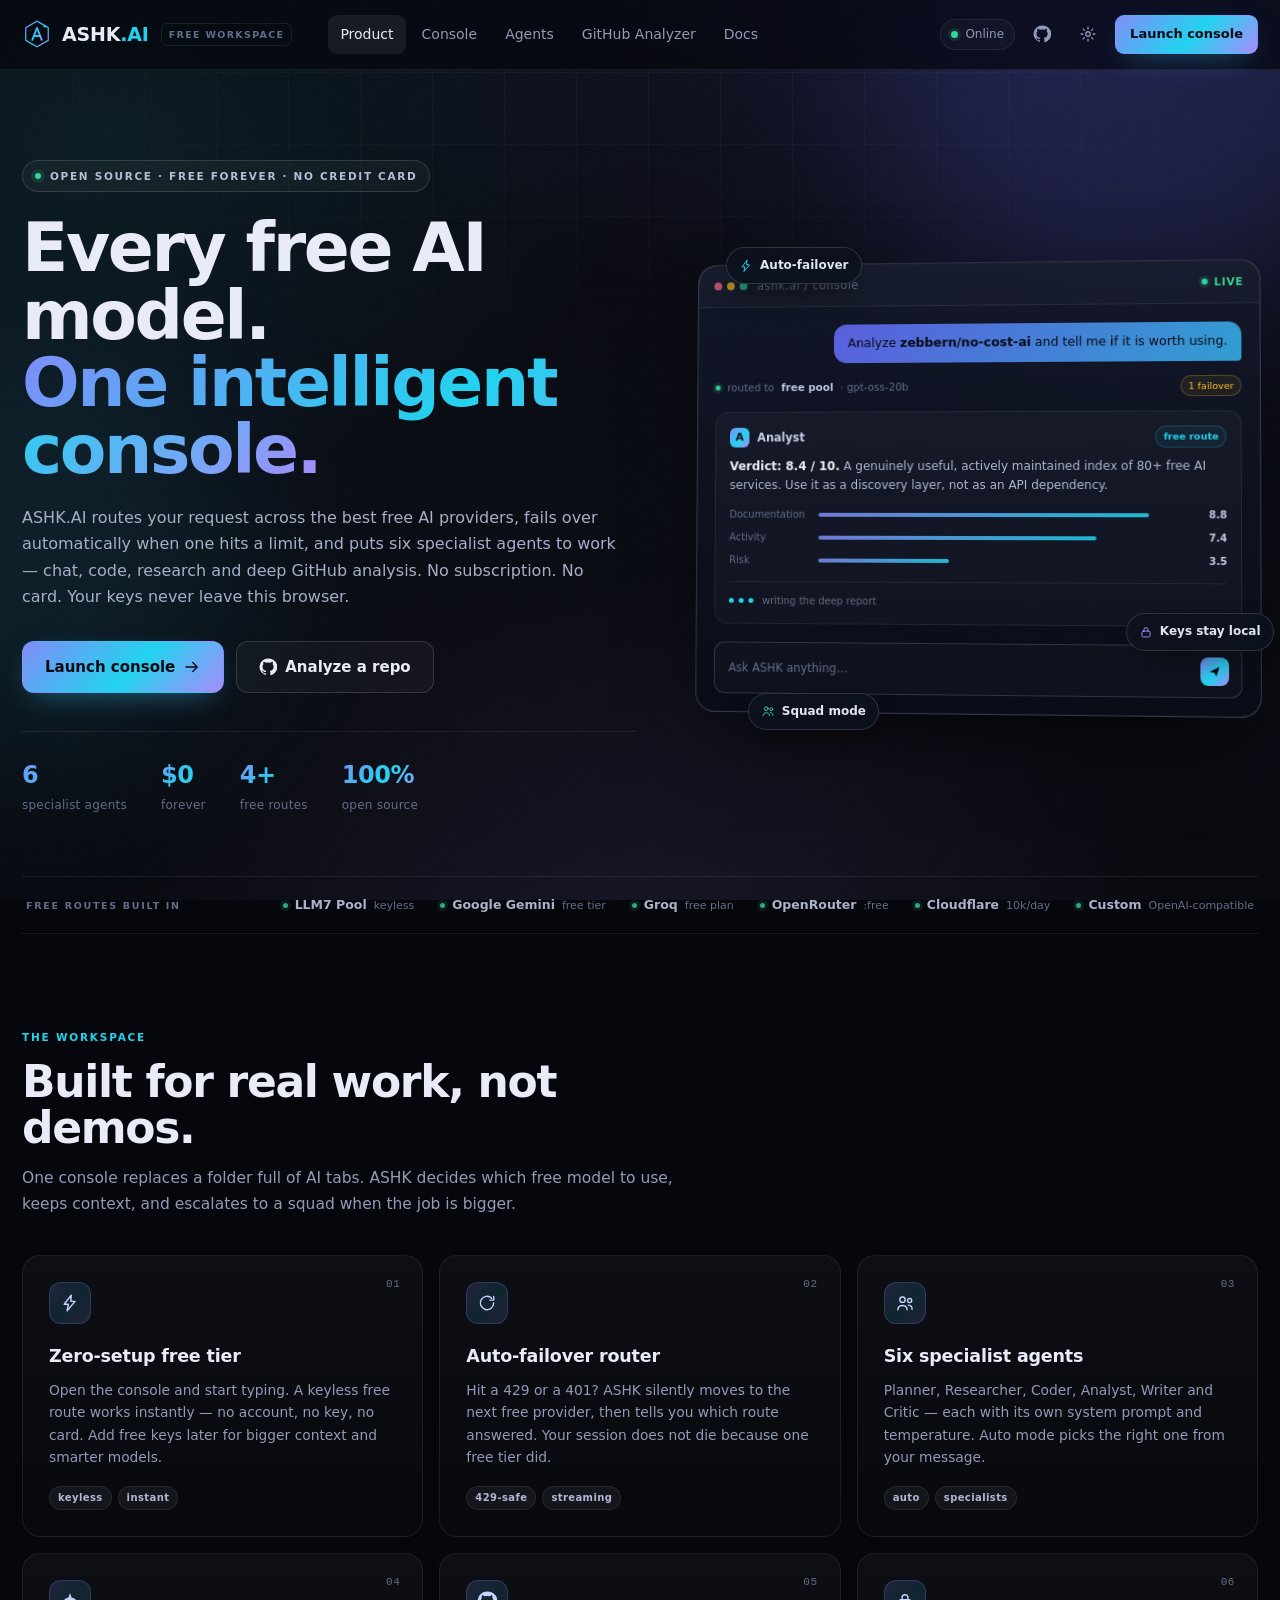
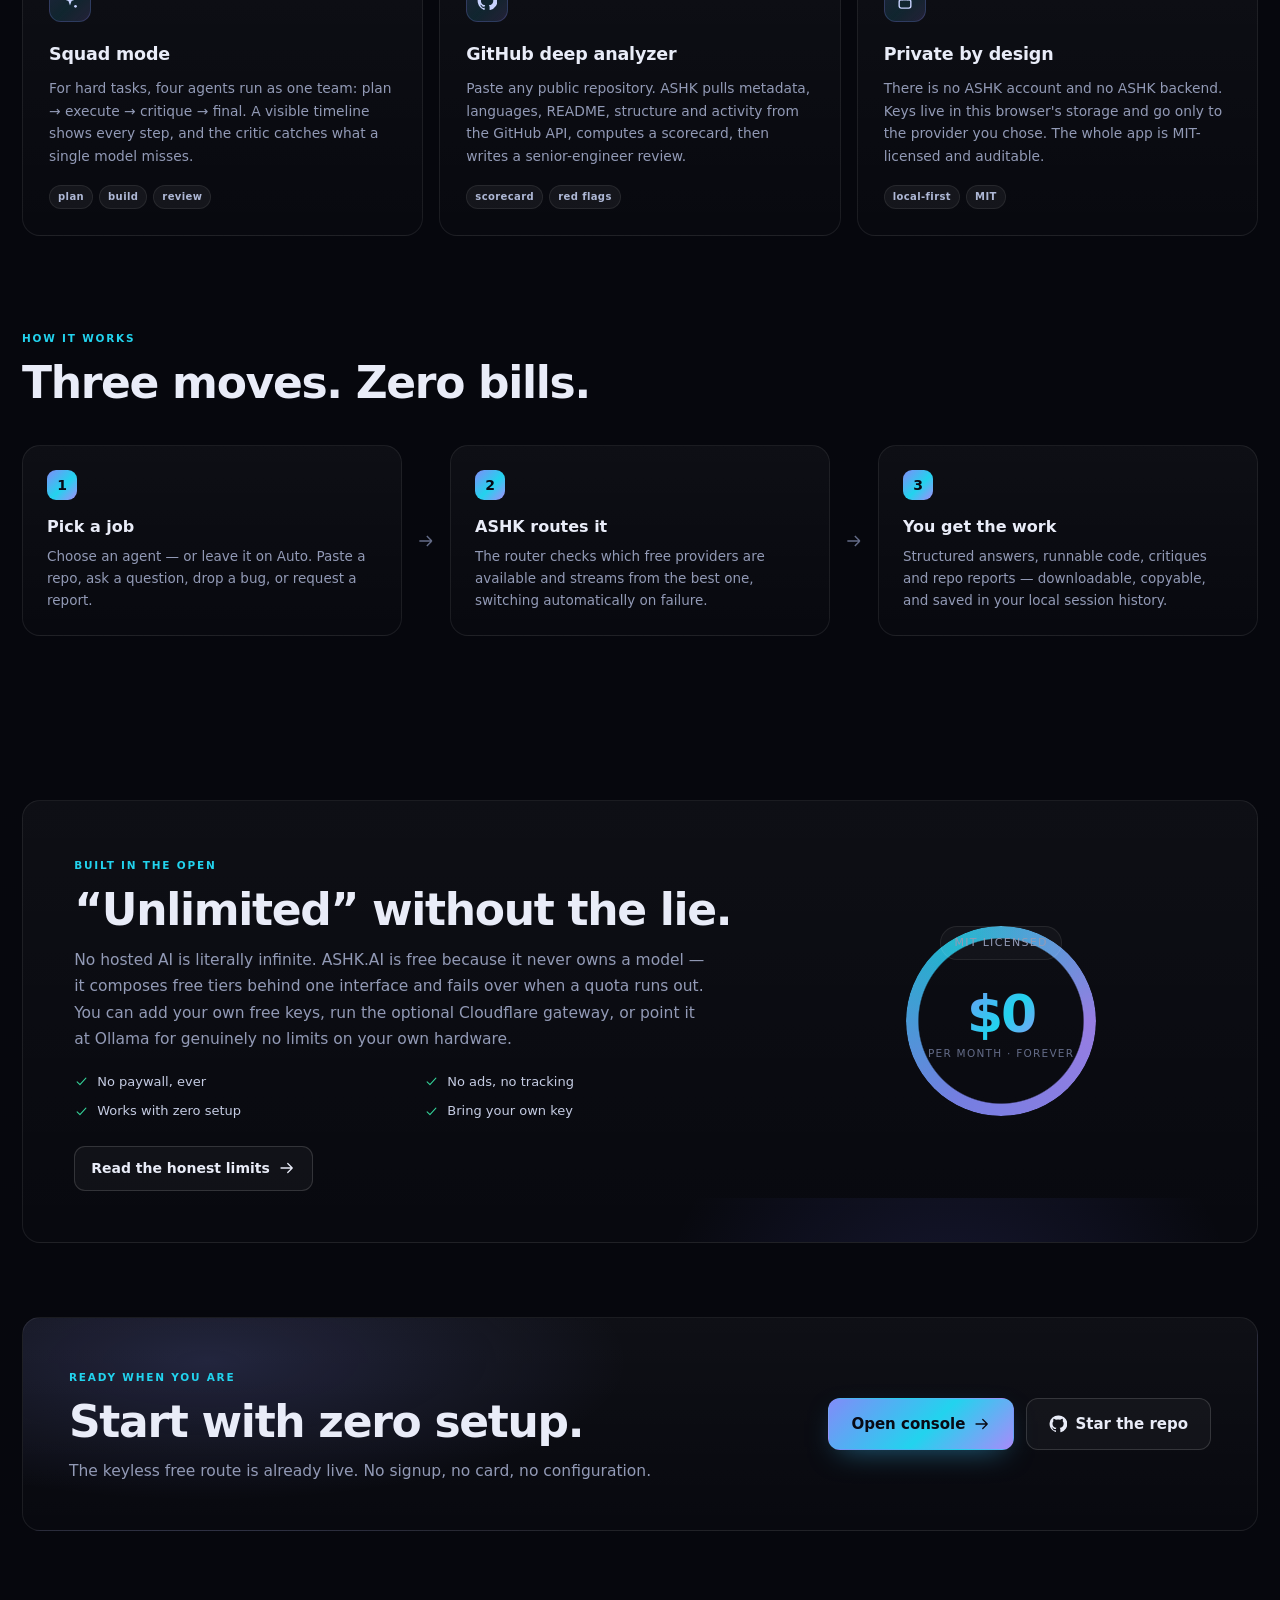
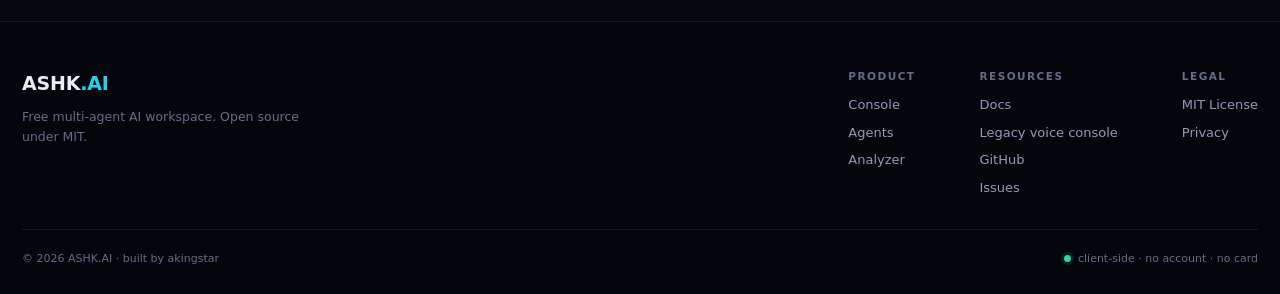
==== docs/index.html @ 13c5e43f "Extend custom route timeout to 5 minutes and document Ollama setup" ====
<!doctype html>
<html lang="en">
<head>
<meta charset="utf-8">
<meta name="viewport" content="width=device-width,initial-scale=1,viewport-fit=cover">
<title>ASHK.AI — Free Multi-Agent AI Workspace</title>
<meta name="description" content="ASHK.AI is a free, open-source multi-agent AI workspace. Chat, code, research and deeply analyze GitHub repositories using free AI providers with automatic failover. No credit card, no subscription.">
<meta name="theme-color" content="#06070d">
<meta name="color-scheme" content="dark">
<link rel="canonical" href="https://akingstar.github.io/ashk-ai/">
<meta property="og:type" content="website">
<meta property="og:site_name" content="ASHK.AI">
<meta property="og:title" content="ASHK.AI — Every free AI model. One intelligent console.">
<meta property="og:description" content="Free multi-agent AI workspace with automatic free-provider failover, squad mode and deep GitHub repository analysis. Open source, no card.">
<meta property="og:url" content="https://akingstar.github.io/ashk-ai/">
<meta property="og:image" content="https://akingstar.github.io/ashk-ai/assets/og.png">
<meta name="twitter:card" content="summary_large_image">
<meta name="twitter:title" content="ASHK.AI — Free Multi-Agent AI Workspace">
<meta name="twitter:description" content="Every free AI model. One console. Auto-failover, 6 agents, deep GitHub analysis. $0 forever.">
<meta name="twitter:image" content="https://akingstar.github.io/ashk-ai/assets/og.png">
<link rel="icon" href="assets/favicon.svg" type="image/svg+xml">
<link rel="apple-touch-icon" sizes="180x180" href="assets/apple-touch-icon.png">
<link rel="manifest" href="manifest.json">
<link rel="preconnect" href="https://api.llm7.io" crossorigin>
<link rel="preconnect" href="https://text.pollinations.ai" crossorigin>
<link rel="preconnect" href="https://generativelanguage.googleapis.com" crossorigin>
<link rel="preconnect" href="https://api.groq.com" crossorigin>
<link rel="preconnect" href="https://openrouter.ai" crossorigin>
<link rel="stylesheet" href="css/app.css">
<script type="application/ld+json">
{"@context":"https://schema.org","@type":"WebApplication","name":"ASHK.AI","url":"https://akingstar.github.io/ashk-ai/","applicationCategory":"DeveloperApplication","operatingSystem":"Any","offers":{"@type":"Offer","price":"0","priceCurrency":"USD"},"description":"Free multi-agent AI workspace with automatic free-provider failover and GitHub repository analysis.","isAccessibleForFree":true,"license":"https://opensource.org/licenses/MIT"}
</script>
</head>
<body>

<svg class="sprite" aria-hidden="true" focusable="false" xmlns="http://www.w3.org/2000/svg">
  <symbol id="i-spark" viewBox="0 0 24 24"><path d="M12 2.5l1.9 5.4 5.6 2-5.6 2-1.9 5.4-1.9-5.4-5.6-2 5.6-2z" fill="currentColor" stroke="none"/><circle cx="18.6" cy="18.4" r="1.6" fill="currentColor" stroke="none"/></symbol>
  <symbol id="i-send" viewBox="0 0 24 24"><path d="M4 12l16-8-5.4 16-3.1-6.1L4 12z"/><path d="M11.5 13.9L20 4"/></symbol>
  <symbol id="i-mic" viewBox="0 0 24 24"><rect x="9" y="3" width="6" height="11" rx="3"/><path d="M5.5 11.5a6.5 6.5 0 0013 0M12 18v3M8.5 21h7"/></symbol>
  <symbol id="i-stop" viewBox="0 0 24 24"><rect x="6.5" y="6.5" width="11" height="11" rx="2.5" fill="currentColor" stroke="none"/></symbol>
  <symbol id="i-copy" viewBox="0 0 24 24"><rect x="9" y="9" width="11" height="11" rx="2.5"/><path d="M15 9V6.5A2.5 2.5 0 0012.5 4H6.5A2.5 2.5 0 004 6.5v6A2.5 2.5 0 006.5 15H9"/></symbol>
  <symbol id="i-refresh" viewBox="0 0 24 24"><path d="M20 12a8 8 0 11-2.4-5.7M20 4v4.5h-4.5"/></symbol>
  <symbol id="i-download" viewBox="0 0 24 24"><path d="M12 3v11m0 0l-4-4m4 4l4-4M4.5 18.5h15"/></symbol>
  <symbol id="i-github" viewBox="0 0 24 24"><path fill="currentColor" stroke="none" d="M12 .7a11.3 11.3 0 00-3.6 22c.6.1.8-.2.8-.5v-2c-3.1.7-3.8-1.3-3.8-1.3-.5-1.3-1.3-1.7-1.3-1.7-1-.7.1-.7.1-.7 1.1.1 1.7 1.1 1.7 1.1 1 1.7 2.6 1.2 3.3.9.1-.7.4-1.2.7-1.5-2.5-.3-5.2-1.3-5.2-5.7 0-1.3.5-2.3 1.2-3.1-.1-.3-.5-1.5.1-3.1 0 0 1-.3 3.2 1.2a11 11 0 015.8 0c2.2-1.5 3.2-1.2 3.2-1.2.6 1.6.2 2.8.1 3.1.8.8 1.2 1.8 1.2 3.1 0 4.4-2.7 5.4-5.2 5.7.4.4.8 1.1.8 2.2v3.2c0 .3.2.6.8.5A11.3 11.3 0 0012 .7z"/></symbol>
  <symbol id="i-arrow" viewBox="0 0 24 24"><path d="M4 12h15m0 0l-6-6m6 6l-6 6"/></symbol>
  <symbol id="i-check" viewBox="0 0 24 24"><path d="M5 12.5l4.5 4.5L19 6.5"/></symbol>
  <symbol id="i-x" viewBox="0 0 24 24"><path d="M6 6l12 12M18 6L6 18"/></symbol>
  <symbol id="i-code" viewBox="0 0 24 24"><path d="M9 7l-5 5 5 5M15 7l5 5-5 5"/></symbol>
  <symbol id="i-search" viewBox="0 0 24 24"><circle cx="10.5" cy="10.5" r="6.5"/><path d="M15.5 15.5L21 21"/></symbol>
  <symbol id="i-pen" viewBox="0 0 24 24"><path d="M4 20l4.5-1 10-10a2.5 2.5 0 00-3.5-3.5l-10 10L4 20z"/><path d="M13.5 7.5l3 3"/></symbol>
  <symbol id="i-chart" viewBox="0 0 24 24"><path d="M4 20V4M4 20h16"/><rect x="7" y="12" width="3" height="5" rx="1"/><rect x="12" y="8" width="3" height="9" rx="1"/><rect x="17" y="5" width="3" height="12" rx="1"/></symbol>
  <symbol id="i-shield" viewBox="0 0 24 24"><path d="M12 3l7 3v5c0 4.5-3 8.3-7 10-4-1.7-7-5.5-7-10V6l7-3z"/><path d="M9 12l2 2 4-4"/></symbol>
  <symbol id="i-users" viewBox="0 0 24 24"><circle cx="9" cy="8" r="3.2"/><path d="M3.5 20c0-3 2.5-5 5.5-5s5.5 2 5.5 5"/><circle cx="17.5" cy="9" r="2.5"/><path d="M16 14.6c2.6.2 4.5 2.1 4.5 4.9"/></symbol>
  <symbol id="i-bolt" viewBox="0 0 24 24"><path d="M13.5 2.5L5 13.5h5l-1.5 8L18 10h-5l.5-7.5z"/></symbol>
  <symbol id="i-terminal" viewBox="0 0 24 24"><rect x="3" y="4.5" width="18" height="15" rx="2.5"/><path d="M7 9.5l3 2.5-3 2.5M12.5 15h4.5"/></symbol>
  <symbol id="i-external" viewBox="0 0 24 24"><path d="M14 4h6v6M20 4l-8.5 8.5"/><path d="M19 14v4.5A1.5 1.5 0 0117.5 20h-12A1.5 1.5 0 014 18.5v-12A1.5 1.5 0 015.5 5H10"/></symbol>
  <symbol id="i-settings" viewBox="0 0 24 24"><circle cx="12" cy="12" r="3"/><path d="M12 2.8v2.4M12 18.8v2.4M2.8 12h2.4M18.8 12h2.4M5.5 5.5l1.7 1.7M16.8 16.8l1.7 1.7M18.5 5.5l-1.7 1.7M7.2 16.8l-1.7 1.7"/></symbol>
  <symbol id="i-plus" viewBox="0 0 24 24"><path d="M12 5v14M5 12h14"/></symbol>
  <symbol id="i-menu" viewBox="0 0 24 24"><path d="M4 7h16M4 12h16M4 17h16"/></symbol>
  <symbol id="i-globe" viewBox="0 0 24 24"><circle cx="12" cy="12" r="9"/><path d="M3 12h18M12 3c2.5 2.6 3.8 5.7 3.8 9s-1.3 6.4-3.8 9c-2.5-2.6-3.8-5.7-3.8-9S9.5 5.6 12 3z"/></symbol>
  <symbol id="i-lock" viewBox="0 0 24 24"><rect x="5" y="10.5" width="14" height="10" rx="2.5"/><path d="M8.5 10.5V8a3.5 3.5 0 017 0v2.5"/></symbol>
  <symbol id="i-doc" viewBox="0 0 24 24"><path d="M6 3h8l4 4v14H6z"/><path d="M14 3v4h4M9 12h6M9 16h6"/></symbol>
</svg>

<div class="bg" aria-hidden="true">
  <div class="bg-grid"></div>
  <div class="bg-glow bg-glow-a"></div>
  <div class="bg-glow bg-glow-b"></div>
  <div class="bg-noise"></div>
</div>

<header class="nav">
  <a class="brand" href="#/home" aria-label="ASHK.AI home">
    <svg class="brand-mark" viewBox="0 0 64 64" aria-hidden="true">
      <defs><linearGradient id="brandGrad" x1="0" y1="0" x2="1" y2="1"><stop offset="0" stop-color="#818cf8"/><stop offset=".55" stop-color="#22d3ee"/><stop offset="1" stop-color="#a78bfa"/></linearGradient></defs>
      <path d="M32 4.5 56 18.5v27L32 59.5 8 45.5v-27z" fill="none" stroke="url(#brandGrad)" stroke-width="2.6"/>
      <path d="M22 44.5 32 19l10 25.5M26.4 36.2h11.2" fill="none" stroke="url(#brandGrad)" stroke-width="4" stroke-linecap="round" stroke-linejoin="round"/>
      <circle cx="48.5" cy="15.5" r="2.6" fill="#22d3ee"/>
    </svg>
    <span class="brand-name">ASHK<span class="brand-dot">.AI</span></span>
    <span class="brand-tag">FREE WORKSPACE</span>
  </a>

  <nav class="nav-links" aria-label="Primary">
    <a href="#/home" data-nav="home">Product</a>
    <a href="#/console" data-nav="console">Console</a>
    <a href="#/agents" data-nav="agents">Agents</a>
    <a href="#/analyzer" data-nav="analyzer">GitHub Analyzer</a>
    <a href="#/docs" data-nav="docs">Docs</a>
  </nav>

  <div class="nav-right">
    <span class="net-pill" id="netPill" title="Connection status"><span class="dot"></span><span id="netText">Online</span></span>
    <a class="icon-btn" href="https://github.com/akingstar/ashk-ai" target="_blank" rel="noopener" aria-label="ASHK.AI on GitHub" title="GitHub">
      <svg><use href="#i-github"/></svg>
    </a>
    <button class="icon-btn" id="settingsBtn" aria-label="Settings" title="Keys & settings">
      <svg><use href="#i-settings"/></svg>
    </button>
    <a class="btn btn-primary btn-sm nav-cta" href="#/console">Launch console</a>
    <button class="icon-btn menu-btn" id="menuBtn" aria-label="Open menu" aria-expanded="false" aria-controls="mobileMenu">
      <svg><use href="#i-menu"/></svg>
    </button>
  </div>
</header>

<div class="mobile-menu" id="mobileMenu" hidden>
  <a href="#/home" data-nav="home">Product</a>
  <a href="#/console" data-nav="console">Console</a>
  <a href="#/agents" data-nav="agents">Agents</a>
  <a href="#/analyzer" data-nav="analyzer">GitHub Analyzer</a>
  <a href="#/docs" data-nav="docs">Docs</a>
  <button class="mobile-settings" id="mobileSettingsBtn">Keys & settings</button>
</div>

<main id="main">

  <!-- ================= HOME ================= -->
  <section class="view view-home" id="view-home" data-view="home">
    <div class="hero">
      <div class="hero-copy">
        <div class="eyebrow reveal"><span class="pulse"></span> OPEN SOURCE · FREE FOREVER · NO CREDIT CARD</div>
        <h1 class="reveal">Every free AI model.<br><span class="grad">One intelligent console.</span></h1>
        <p class="hero-sub reveal">ASHK.AI routes your request across the best free AI providers, fails over automatically when one hits a limit, and puts six specialist agents to work — chat, code, research and deep GitHub analysis. No subscription. No card. Your keys never leave this browser.</p>
        <div class="hero-actions reveal">
          <a class="btn btn-primary btn-lg" href="#/console">Launch console <svg><use href="#i-arrow"/></svg></a>
          <a class="btn btn-ghost btn-lg" href="#/analyzer"><svg><use href="#i-github"/></svg> Analyze a repo</a>
        </div>
        <div class="hero-stats reveal">
          <div><strong>6</strong><span>specialist agents</span></div>
          <div><strong>$0</strong><span>forever</span></div>
          <div><strong>4+</strong><span>free routes</span></div>
          <div><strong>100%</strong><span>open source</span></div>
        </div>
      </div>

      <div class="hero-visual reveal" aria-hidden="true">
        <div class="float-chip chip-a"><svg><use href="#i-bolt"/></svg> Auto-failover</div>
        <div class="float-chip chip-b"><svg><use href="#i-lock"/></svg> Keys stay local</div>
        <div class="float-chip chip-c"><svg><use href="#i-users"/></svg> Squad mode</div>
        <div class="mock">
          <div class="mock-top">
            <span class="mock-dots"><i></i><i></i><i></i></span>
            <span class="mock-title">ashk.ai / console</span>
            <span class="mock-live"><span class="dot"></span> live</span>
          </div>
          <div class="mock-body">
            <div class="mock-user">Analyze <b>zebbern/no-cost-ai</b> and tell me if it is worth using.</div>
            <div class="mock-route"><span class="dot"></span> routed to <b>free pool</b> · gpt-oss-20b <span class="mock-fail">1 failover</span></div>
            <div class="mock-ai">
              <div class="mock-agent"><span class="mock-avatar">A</span> Analyst <span class="mock-model">free route</span></div>
              <p><b>Verdict: 8.4 / 10.</b> A genuinely useful, actively maintained index of 80+ free AI services. Use it as a discovery layer, not as an API dependency.</p>
              <div class="mock-scores">
                <div><span>Documentation</span><i style="--w:88%"></i><b>8.8</b></div>
                <div><span>Activity</span><i style="--w:74%"></i><b>7.4</b></div>
                <div><span>Risk</span><i style="--w:35%"></i><b>3.5</b></div>
              </div>
              <div class="mock-typing"><i></i><i></i><i></i><span>writing the deep report</span></div>
            </div>
          </div>
          <div class="mock-input"><span>Ask ASHK anything…</span><span class="mock-send"><svg><use href="#i-send"/></svg></span></div>
        </div>
      </div>
    </div>

    <div class="provider-strip reveal">
      <span class="strip-label">FREE ROUTES BUILT IN</span>
      <div class="strip-items">
        <span class="strip-item"><span class="dot"></span> LLM7 Pool <em>keyless</em></span>
        <span class="strip-item"><span class="dot"></span> Google Gemini <em>free tier</em></span>
        <span class="strip-item"><span class="dot"></span> Groq <em>free plan</em></span>
        <span class="strip-item"><span class="dot"></span> OpenRouter <em>:free</em></span>
        <span class="strip-item"><span class="dot"></span> Cloudflare <em>10k/day</em></span>
        <span class="strip-item"><span class="dot"></span> Custom <em>OpenAI-compatible</em></span>
      </div>
    </div>

    <section class="section">
      <div class="section-head">
        <span class="section-kicker">The workspace</span>
        <h2>Built for real work, not demos.</h2>
        <p>One console replaces a folder full of AI tabs. ASHK decides which free model to use, keeps context, and escalates to a squad when the job is bigger.</p>
      </div>
      <div class="feature-grid">
        <article class="card feature">
          <span class="feature-num">01</span>
          <span class="icon-badge"><svg><use href="#i-bolt"/></svg></span>
          <h3>Zero-setup free tier</h3>
          <p>Open the console and start typing. A keyless free route works instantly — no account, no key, no card. Add free keys later for bigger context and smarter models.</p>
          <span class="tag-row"><span class="tag">keyless</span><span class="tag">instant</span></span>
        </article>
        <article class="card feature">
          <span class="feature-num">02</span>
          <span class="icon-badge"><svg><use href="#i-refresh"/></svg></span>
          <h3>Auto-failover router</h3>
          <p>Hit a 429 or a 401? ASHK silently moves to the next free provider, then tells you which route answered. Your session does not die because one free tier did.</p>
          <span class="tag-row"><span class="tag">429-safe</span><span class="tag">streaming</span></span>
        </article>
        <article class="card feature">
          <span class="feature-num">03</span>
          <span class="icon-badge"><svg><use href="#i-users"/></svg></span>
          <h3>Six specialist agents</h3>
          <p>Planner, Researcher, Coder, Analyst, Writer and Critic — each with its own system prompt and temperature. Auto mode picks the right one from your message.</p>
          <span class="tag-row"><span class="tag">auto</span><span class="tag">specialists</span></span>
        </article>
        <article class="card feature">
          <span class="feature-num">04</span>
          <span class="icon-badge"><svg><use href="#i-spark"/></svg></span>
          <h3>Squad mode</h3>
          <p>For hard tasks, four agents run as one team: plan → execute → critique → final. A visible timeline shows every step, and the critic catches what a single model misses.</p>
          <span class="tag-row"><span class="tag">plan</span><span class="tag">build</span><span class="tag">review</span></span>
        </article>
        <article class="card feature">
          <span class="feature-num">05</span>
          <span class="icon-badge"><svg><use href="#i-github"/></svg></span>
          <h3>GitHub deep analyzer</h3>
          <p>Paste any public repository. ASHK pulls metadata, languages, README, structure and activity from the GitHub API, computes a scorecard, then writes a senior-engineer review.</p>
          <span class="tag-row"><span class="tag">scorecard</span><span class="tag">red flags</span></span>
        </article>
        <article class="card feature">
          <span class="feature-num">06</span>
          <span class="icon-badge"><svg><use href="#i-lock"/></svg></span>
          <h3>Private by design</h3>
          <p>There is no ASHK account and no ASHK backend. Keys live in this browser's storage and go only to the provider you chose. The whole app is MIT-licensed and auditable.</p>
          <span class="tag-row"><span class="tag">local-first</span><span class="tag">MIT</span></span>
        </article>
      </div>
    </section>

    <section class="section">
      <div class="section-head">
        <span class="section-kicker">How it works</span>
        <h2>Three moves. Zero bills.</h2>
      </div>
      <div class="steps">
        <div class="step card">
          <span class="step-num">1</span>
          <h3>Pick a job</h3>
          <p>Choose an agent — or leave it on Auto. Paste a repo, ask a question, drop a bug, or request a report.</p>
        </div>
        <div class="step-arrow" aria-hidden="true"><svg><use href="#i-arrow"/></svg></div>
        <div class="step card">
          <span class="step-num">2</span>
          <h3>ASHK routes it</h3>
          <p>The router checks which free providers are available and streams from the best one, switching automatically on failure.</p>
        </div>
        <div class="step-arrow" aria-hidden="true"><svg><use href="#i-arrow"/></svg></div>
        <div class="step card">
          <span class="step-num">3</span>
          <h3>You get the work</h3>
          <p>Structured answers, runnable code, critiques and repo reports — downloadable, copyable, and saved in your local session history.</p>
        </div>
      </div>
    </section>

    <section class="section">
      <div class="qa-card card">
        <div>
          <span class="section-kicker">Built in the open</span>
          <h2>“Unlimited” without the lie.</h2>
          <p>No hosted AI is literally infinite. ASHK.AI is free because it never owns a model — it composes free tiers behind one interface and fails over when a quota runs out. You can add your own free keys, run the optional Cloudflare gateway, or point it at Ollama for genuinely no limits on your own hardware.</p>
          <div class="qa-points">
            <span><svg><use href="#i-check"/></svg> No paywall, ever</span>
            <span><svg><use href="#i-check"/></svg> No ads, no tracking</span>
            <span><svg><use href="#i-check"/></svg> Works with zero setup</span>
            <span><svg><use href="#i-check"/></svg> Bring your own key</span>
          </div>
          <a class="btn btn-ghost" href="#/docs">Read the honest limits <svg><use href="#i-arrow"/></svg></a>
        </div>
        <div class="qa-visual" aria-hidden="true">
          <div class="ring"><span>$0</span><em>per month</em></div>
          <div class="qa-badge">MIT licensed</div>
        </div>
      </div>
    </section>

    <section class="cta-band card">
      <div>
        <span class="section-kicker">Ready when you are</span>
        <h2>Start with zero setup.</h2>
        <p>The keyless free route is already live. No signup, no card, no configuration.</p>
      </div>
      <div class="cta-actions">
        <a class="btn btn-primary btn-lg" href="#/console">Open console <svg><use href="#i-arrow"/></svg></a>
        <a class="btn btn-ghost btn-lg" href="https://github.com/akingstar/ashk-ai" target="_blank" rel="noopener"><svg><use href="#i-github"/></svg> Star the repo</a>
      </div>
    </section>
  </section>

  <!-- ================= CONSOLE ================= -->
  <section class="view view-console" id="view-console" data-view="console" hidden>
    <div class="console">
      <aside class="side" id="sidePanel">
        <button class="btn btn-primary side-new" id="newChat"><svg><use href="#i-plus"/></svg> New session</button>
        <div class="side-label">Recent sessions</div>
        <div class="chat-list" id="chatList"></div>
        <div class="side-divider"></div>
        <div class="side-label">Agent</div>
        <select id="agentSelect" class="select" aria-label="Agent"></select>
        <label class="switch-row" for="squadToggle">
          <span class="switch"><input type="checkbox" id="squadToggle"><i></i></span>
          <span><b>Squad mode</b><small>4 agents, ~4x tokens</small></span>
        </label>
        <div class="side-divider"></div>
        <button class="ghost-row" id="sideSettings"><svg><use href="#i-settings"/></svg> Keys & settings</button>
        <button class="ghost-row" id="sideAnalyzer"><svg><use href="#i-github"/></svg> Analyze a repo</button>
        <div class="side-foot">
          <span class="dot"></span> Free router active
          <small>Keys stored locally</small>
        </div>
      </aside>

      <section class="chat">
        <div class="chat-head">
          <button class="icon-btn only-mobile" id="sideToggle" aria-label="Sessions"><svg><use href="#i-menu"/></svg></button>
          <div class="chat-title-wrap">
            <h2 id="chatTitle">New session</h2>
            <p id="chatMeta">ASHK.AI · free multi-agent router</p>
          </div>
          <div class="chat-actions">
            <span class="chip" id="modelChip"><span class="dot"></span> keyless ready</span>
            <button class="icon-btn" id="exportChat" title="Export session" aria-label="Export session"><svg><use href="#i-download"/></svg></button>
          </div>
        </div>

        <div class="messages" id="messages" aria-live="polite"></div>

        <div class="quick-prompts" id="quickPrompts">
          <button data-prompt="Explain how free AI provider failover works, and when it fails.">Explain failover</button>
          <button data-prompt="Review this idea like a skeptical senior engineer: a free multi-agent AI workspace that routes across free tiers.">Critique the idea</button>
          <button data-prompt="Write a compact Python script that watches a folder and logs new file hashes.">Write code</button>
          <button data-prompt="Compare free AI provider tiers for a solo developer in 2026.">Research free tiers</button>
        </div>

        <form class="composer" id="composer">
          <textarea id="input" rows="1" placeholder="Ask anything — or paste a GitHub repo to analyze. Enter to send, Shift+Enter for a new line." aria-label="Message"></textarea>
          <div class="composer-bar">
            <div class="composer-left">
              <button class="icon-btn" type="button" id="micBtn" title="Dictate with your voice" aria-label="Dictate"><svg><use href="#i-mic"/></svg></button>
              <span class="composer-hint" id="composerHint">Free route · auto-failover</span>
            </div>
            <div class="composer-right">
              <button class="btn btn-ghost btn-sm" type="button" id="stopBtn" hidden><svg><use href="#i-stop"/></svg> Stop</button>
              <button class="btn btn-primary btn-send" type="submit" id="sendBtn" aria-label="Send"><svg><use href="#i-send"/></svg></button>
            </div>
          </div>
        </form>
        <p class="fine-print">ASHK.AI does not run a server. Prompts go directly to the selected provider. Free tiers may use data for training — do not paste secrets.</p>
      </section>

      <aside class="run">
        <div class="run-block">
          <div class="run-title">Active route <span class="run-live" id="routeState"><span class="dot"></span> standby</span></div>
          <div class="chain" id="chainList"></div>
          <p class="run-note">Automatic failover on 429 / 401 / network errors. Order: your keys → optional gateway → keyless pool.</p>
        </div>
        <div class="run-block">
          <div class="run-title">Squad timeline</div>
          <ol class="timeline" id="squadSteps">
            <li class="timeline-empty">Enable squad mode for plan → build → critique → final.</li>
          </ol>
        </div>
        <div class="run-block">
          <div class="run-title">Session</div>
          <div class="session-stats" id="sessionStats">
            <div><span>Messages</span><b>0</b></div>
            <div><span>Tokens est.</span><b>0</b></div>
            <div><span>Route</span><b>—</b></div>
          </div>
        </div>
        <div class="run-block run-tip">
          <span class="icon-badge sm"><svg><use href="#i-bolt"/></svg></span>
          <p><b>Pro tip</b> Add a free Gemini key in settings for 1M-token context. It costs nothing and takes about a minute.</p>
          <button class="link-btn" id="runSettings">Add a free key →</button>
        </div>
      </aside>
    </div>
  </section>

  <!-- ================= AGENTS ================= -->
  <section class="view view-agents" id="view-agents" data-view="agents" hidden>
    <div class="page-head">
      <span class="section-kicker">Agent roster</span>
      <h1>Six minds. <span class="grad">One console.</span></h1>
      <p>Each agent is a tuned system prompt with its own temperature and output contract. Auto mode selects one from your message; Squad mode runs four as a team.</p>
      <a class="btn btn-primary" href="#/console">Try the agents <svg><use href="#i-arrow"/></svg></a>
    </div>

    <div class="agent-grid">
      <article class="card agent-card" data-agent-card="auto">
        <span class="icon-badge"><svg><use href="#i-spark"/></svg></span>
        <div class="agent-card-head"><h3>Auto</h3><span class="tag">default</span></div>
        <p>Reads your message, picks the best specialist and adapts the output format. The safest default for mixed work.</p>
        <span class="agent-meta">temp 0.7 · adaptive</span>
      </article>
      <article class="card agent-card" data-agent-card="planner">
        <span class="icon-badge"><svg><use href="#i-chart"/></svg></span>
        <div class="agent-card-head"><h3>Planner</h3><span class="tag">strategy</span></div>
        <p>Turns vague goals into a sequenced plan with milestones, risks and a definition of done. Never starts executing without a plan.</p>
        <span class="agent-meta">temp 0.4 · structured</span>
      </article>
      <article class="card agent-card" data-agent-card="researcher">
        <span class="icon-badge"><svg><use href="#i-search"/></svg></span>
        <div class="agent-card-head"><h3>Researcher</h3><span class="tag">synthesis</span></div>
        <p>Builds a neutral briefing: what is known, what is disputed, what is missing. Flags uncertainty instead of inventing sources.</p>
        <span class="agent-meta">temp 0.5 · cautious</span>
      </article>
      <article class="card agent-card" data-agent-card="coder">
        <span class="icon-badge"><svg><use href="#i-code"/></svg></span>
        <div class="agent-card-head"><h3>Coder</h3><span class="tag">build</span></div>
        <p>Writes complete, runnable code with file paths and setup steps. Prefers boring, secure defaults over clever tricks.</p>
        <span class="agent-meta">temp 0.3 · precise</span>
      </article>
      <article class="card agent-card" data-agent-card="analyst">
        <span class="icon-badge"><svg><use href="#i-terminal"/></svg></span>
        <div class="agent-card-head"><h3>Analyst</h3><span class="tag">deep review</span></div>
        <p>Breaks systems into parts, scores them, and reports red flags with evidence. Powers the GitHub repository analyzer.</p>
        <span class="agent-meta">temp 0.4 · evidence-led</span>
      </article>
      <article class="card agent-card" data-agent-card="writer">
        <span class="icon-badge"><svg><use href="#i-pen"/></svg></span>
        <div class="agent-card-head"><h3>Writer</h3><span class="tag">clarity</span></div>
        <p>Turns rough thinking into clean prose — docs, READMEs, launches, emails. Kills filler and keeps the reader moving.</p>
        <span class="agent-meta">temp 0.8 · editorial</span>
      </article>
      <article class="card agent-card" data-agent-card="critic">
        <span class="icon-badge"><svg><use href="#i-shield"/></svg></span>
        <div class="agent-card-head"><h3>Critic</h3><span class="tag">red team</span></div>
        <p>Attacks the plan, the code and the assumptions. Finds failure modes, security gaps and the one question everyone avoided.</p>
        <span class="agent-meta">temp 0.6 · adversarial</span>
      </article>
      <article class="card agent-card squad-card">
        <span class="icon-badge"><svg><use href="#i-users"/></svg></span>
        <div class="agent-card-head"><h3>Squad</h3><span class="tag tag-accent">team mode</span></div>
        <p>Planner → Analyst → Critic → Writer. Four passes, one final answer, with a live timeline in the console.</p>
        <span class="agent-meta">~4x tokens · best quality</span>
      </article>
    </div>

    <section class="section">
      <div class="section-head">
        <span class="section-kicker">Under the hood</span>
        <h2>How a squad run works.</h2>
      </div>
      <div class="squad-flow card">
        <div class="flow-step"><span>01</span><h4>Plan</h4><p>Planner defines the deliverables and the order of work.</p></div>
        <div class="flow-line" aria-hidden="true"></div>
        <div class="flow-step"><span>02</span><h4>Work</h4><p>Analyst or Coder produces a first draft with evidence.</p></div>
        <div class="flow-line" aria-hidden="true"></div>
        <div class="flow-step"><span>03</span><h4>Critique</h4><p>Critic lists flaws, gaps and risky assumptions.</p></div>
        <div class="flow-line" aria-hidden="true"></div>
        <div class="flow-step"><span>04</span><h4>Final</h4><p>Writer merges everything into one clean answer.</p></div>
      </div>
    </section>
  </section>

  <!-- ================= ANALYZER ================= -->
  <section class="view view-analyzer" id="view-analyzer" data-view="analyzer" hidden>
    <div class="page-head">
      <span class="section-kicker">GitHub intelligence</span>
      <h1>Read any repo like a <span class="grad">senior engineer.</span></h1>
      <p>Paste a public GitHub repository. ASHK fetches real metadata and activity, scores it locally, then writes a structured review with red flags and a 30-day plan.</p>
    </div>

    <div class="analyzer-layout">
      <form class="card analyzer-form" id="repoForm">
        <label for="repoInput">Repository</label>
        <div class="repo-input-row">
          <span class="repo-prefix"><svg><use href="#i-github"/></svg> github.com/</span>
          <input id="repoInput" placeholder="owner/repo  ·  e.g. zebbern/no-cost-ai" autocomplete="off" spellcheck="false" aria-label="GitHub repository">
        </div>
        <div class="repo-examples" id="repoExamples">
          <span>Try:</span>
          <button type="button" data-repo="zebbern/no-cost-ai">zebbern/no-cost-ai</button>
          <button type="button" data-repo="mnfst/awesome-free-llm-apis">mnfst/awesome-free-llm-apis</button>
          <button type="button" data-repo="akingstar/ashk-ai">akingstar/ashk-ai</button>
        </div>
        <div class="analyzer-actions">
          <button class="btn btn-primary" type="submit" id="analyzeBtn"><svg><use href="#i-spark"/></svg> Run deep analysis</button>
          <span class="fine-print">Uses the public GitHub API. No login required (60 requests/hour).</span>
        </div>
        <div class="analyzer-status" id="analyzerStatus" hidden></div>
      </form>

      <aside class="card analyzer-aside">
        <h3>What you get</h3>
        <ul class="check-list">
          <li><svg><use href="#i-check"/></svg> Plain-language verdict with a 0–100 score</li>
          <li><svg><use href="#i-check"/></svg> Architecture and key files to read first</li>
          <li><svg><use href="#i-check"/></svg> Documentation, activity and maintenance signals</li>
          <li><svg><use href="#i-check"/></svg> Security and dependency red flags</li>
          <li><svg><use href="#i-check"/></svg> A practical 30-day improvement plan</li>
        </ul>
        <div class="aside-note"><svg><use href="#i-shield"/></svg><p>Analysis is generated by a free model from public data. Treat it as a strong first pass, not a formal audit.</p></div>
      </aside>
    </div>

    <div class="card analyzer-result" id="analyzerResult" hidden></div>
  </section>

  <!-- ================= DOCS ================= -->
  <section class="view view-docs" id="view-docs" data-view="docs" hidden>
    <div class="page-head">
      <span class="section-kicker">Documentation</span>
      <h1>Free, fast, and <span class="grad">honest about limits.</span></h1>
      <p>Everything you need to run ASHK.AI for $0 — plus the truth about what each free tier actually allows.</p>
    </div>

    <div class="docs-layout">
      <nav class="docs-toc card" aria-label="Documentation sections">
        <a href="#doc-quickstart">Quickstart</a>
        <a href="#doc-routes">Free routes</a>
        <a href="#doc-limits">Honest limits</a>
        <a href="#doc-squad">Agents & squad</a>
        <a href="#doc-analyzer">Repo analyzer</a>
        <a href="#doc-privacy">Privacy & security</a>
        <a href="#doc-selfhost">Self-hosting</a>
        <a href="#doc-credits">Credits</a>
      </nav>

      <div class="docs-body">
        <section class="card doc-section" id="doc-quickstart">
          <h2>Quickstart</h2>
          <ol class="steps-list">
            <li><b>Open the console.</b> The keyless free route is ready immediately, subject to shared-pool limits. If it is busy, add a free key and retry.</li>
            <li><b>Add free keys for more headroom.</b> Open Keys &amp; settings and paste a free Gemini, Groq or OpenRouter key. ASHK uses them before the shared keyless pool.</li>
            <li><b>Pick an agent or enable Squad.</b> Use Auto for normal work; use Squad for architecture, reviews and anything expensive to get wrong.</li>
            <li><b>Analyze a repo.</b> Go to GitHub Analyzer, paste <code>owner/repo</code>, and run it. No GitHub login is required.</li>
          </ol>
        </section>

        <section class="card doc-section" id="doc-routes">
          <h2>Free routes</h2>
          <div class="table-wrap">
            <table>
              <thead><tr><th>Route</th><th>Free allowance</th><th>You need</th><th>Best for</th></tr></thead>
              <tbody>
                <tr><td><b>LLM7 Free</b> (keyless)</td><td>10 req/min anonymous · daily token cap per IP</td><td>Nothing</td><td>Instant chat, demos, repo reviews</td></tr>
                <tr><td><b>Pollinations</b> (keyless fallback)</td><td>Best effort · browser requests may hit Turnstile</td><td>Nothing</td><td>Backup keyless route</td></tr>
                <tr><td><b>Google Gemini</b></td><td>Free Flash tiers</td><td>Free AI Studio key</td><td>Long context, general work</td></tr>
                <tr><td><b>Groq</b></td><td>~30 RPM · 1,000 req/day</td><td>Free key</td><td>Very fast short prompts</td></tr>
                <tr><td><b>OpenRouter</b></td><td>~20 RPM · 50 req/day on <code>:free</code></td><td>Free key</td><td>Model variety</td></tr>
                <tr><td><b>Cloudflare Workers AI</b></td><td>10,000 neurons/day</td><td>Workers free + optional gateway</td><td>Private gateway, voice</td></tr>
                <tr><td><b>Custom / Ollama</b></td><td>Your hardware</td><td>OpenAI-compatible URL</td><td>Genuinely no rate limits</td></tr>
              </tbody>
            </table>
          </div>
          <p class="doc-note">Limits checked against provider documentation in October 2026. Free tiers change without notice — that is exactly why ASHK routes across several.</p>
        </section>

        <section class="card doc-section" id="doc-ollama">
          <h2>Unlimited on your own machine (Ollama)</h2>
          <p>A local model has no provider quota: requests never leave your PC. ASHK treats it as the first route in the chain.</p>
          <ol class="steps-list">
            <li>Install Ollama from <a href="https://ollama.com/download" target="_blank" rel="noopener">ollama.com/download</a>.</li>
            <li>Pull a model that fits your RAM:
              <pre><code>ollama pull qwen2.5:0.5b   # ~400 MB, runs on ~0.5 GB free RAM
ollama pull qwen2.5:1.5b   # ~1 GB, needs ~1.5 GB free RAM</code></pre>
            </li>
            <li>Allow this site to call Ollama, then restart Ollama:
              <pre><code>setx OLLAMA_ORIGINS "https://akingstar.github.io"</code></pre>
            </li>
            <li>Open <b>Keys &amp; settings → Custom route</b> and enter:
              <pre><code>Base URL: http://127.0.0.1:11434/v1
Model:    qwen2.5:0.5b
Key:      (leave empty)</code></pre>
            </li>
          </ol>
          <p class="doc-note">Small models run on a CPU but are noticeably weaker and slower than hosted models; a 7B model needs roughly 8 GB of free RAM. If your browser blocks the loopback call, serve the site locally or put Ollama behind HTTPS.</p>
        </section>

        <section class="card doc-section" id="doc-limits">
          <h2>Honest limits</h2>
          <p><b>No hosted AI is truly unlimited.</b> Every provider caps requests, tokens or credits per day. ASHK.AI is free because it never owns a model: it composes free tiers behind one interface and fails over when one runs out.</p>
          <div class="callout">
            <b>What “unlimited” means here</b>
            <p>No paywall, no subscription and no card on our side. You get as much free usage as the upstream free tiers allow, spread across several providers automatically. For genuinely no caps, run Ollama on your own hardware and add it as a custom route.</p>
          </div>
          <p>Free tiers often train on your data. Never paste API keys, customer data, passwords or private code into a free provider. Add your own keys if you need better control.</p>
        </section>

        <section class="card doc-section" id="doc-squad">
          <h2>Agents &amp; squad</h2>
          <p>Agents are system prompts with different temperatures and output contracts. Auto mode uses a routing prompt that adapts to the request. Squad mode makes four calls:</p>
          <pre><code>plan    → Planner   (deliverables, order, risks)
work    → Analyst   (evidence-led first draft)
critique→ Critic    (flaws, gaps, assumptions)
final   → Writer    (merged, polished answer)</code></pre>
          <p>Squad mode costs roughly four times the tokens of a normal message. Use it when quality matters more than quota.</p>
        </section>

        <section class="card doc-section" id="doc-analyzer">
          <h2>Repo analyzer</h2>
          <p>The analyzer calls the public GitHub API for repository metadata, languages, README, top-level structure, latest release, contributors and rate-limit headers. It computes a local scorecard, then asks the free model for a structured review. If GitHub rate-limits you, add a fine-grained read-only token in settings; it raises the limit from 60 to 5,000 requests per hour.</p>
        </section>

        <section class="card doc-section" id="doc-privacy">
          <h2>Privacy &amp; security</h2>
          <ul class="check-list">
            <li><svg><use href="#i-check"/></svg> No ASHK account and no ASHK backend for chat.</li>
            <li><svg><use href="#i-check"/></svg> Keys are stored in <code>localStorage</code> in this browser only.</li>
            <li><svg><use href="#i-check"/></svg> Prompts go directly from your browser to the provider you configured.</li>
            <li><svg><use href="#i-check"/></svg> The optional Cloudflare gateway is self-hosted by you; its key also stays local.</li>
            <li><svg><use href="#i-check"/></svg> Clear all local data from settings at any time.</li>
          </ul>
          <p class="doc-note">A static site cannot hide a shared secret. Never commit provider keys to the repository or place them in source files.</p>
        </section>

        <section class="card doc-section" id="doc-selfhost">
          <h2>Self-hosting</h2>
          <p>The frontend is plain HTML, CSS and ES modules — no build step. Fork the repo, enable GitHub Pages for the <code>docs/</code> folder, and you are live. For a private gateway with Cloudflare Workers AI, see <code>worker/</code> and <code>deploy.sh</code> in the repository.</p>
          <pre><code>git clone https://github.com/akingstar/ashk-ai.git
cd ashk-ai
python -m http.server 8080 --directory docs
# open http://localhost:8080</code></pre>
        </section>

        <section class="card doc-section" id="doc-credits">
          <h2>Credits</h2>
          <p>Built by <a href="https://github.com/akingstar" target="_blank" rel="noopener">akingstar</a>. Free-route research was informed by the open-source community, including <a href="https://github.com/zebbern/no-cost-ai" target="_blank" rel="noopener">zebbern/no-cost-ai</a> and <a href="https://github.com/mnfst/awesome-free-llm-apis" target="_blank" rel="noopener">mnfst/awesome-free-llm-apis</a>. Provider names and limits belong to their owners; ASHK.AI is not affiliated with them.</p>
        </section>
      </div>
    </div>
  </section>

</main>

<footer class="footer">
  <div class="footer-inner">
    <div class="footer-brand">
      <span class="brand-name">ASHK<span class="brand-dot">.AI</span></span>
      <p>Free multi-agent AI workspace. Open source under MIT.</p>
    </div>
    <div class="footer-links">
      <div><b>Product</b><a href="#/console">Console</a><a href="#/agents">Agents</a><a href="#/analyzer">Analyzer</a></div>
      <div><b>Resources</b><a href="#/docs">Docs</a><a href="legacy.html">Legacy voice console</a><a href="https://github.com/akingstar/ashk-ai" target="_blank" rel="noopener">GitHub</a><a href="https://github.com/akingstar/ashk-ai/issues" target="_blank" rel="noopener">Issues</a></div>
      <div><b>Legal</b><a href="https://github.com/akingstar/ashk-ai/blob/main/LICENSE" target="_blank" rel="noopener">MIT License</a><a href="#/docs">Privacy</a></div>
    </div>
  </div>
  <div class="footer-bottom">
    <span>© <span id="year">2026</span> ASHK.AI · built by akingstar</span>
    <span class="footer-status"><span class="dot"></span> client-side · no account · no card</span>
  </div>
</footer>

<dialog id="settingsDlg" class="settings">
  <form method="dialog" class="settings-inner" id="settingsForm">
    <div class="settings-head">
      <div>
        <h2>Keys &amp; settings</h2>
        <p>Everything is stored in this browser. Nothing is sent to ASHK.</p>
      </div>
      <button class="icon-btn" value="cancel" aria-label="Close settings"><svg><use href="#i-x"/></svg></button>
    </div>

    <div class="settings-body">
      <section class="settings-group">
        <h3>Free provider keys <span class="tag">optional</span></h3>
        <p class="settings-help">Add any free key. ASHK tries your keys first, then the keyless pool. Keys are never logged or synced.</p>
        <label class="field" for="kGemini"><span>Google Gemini <a href="https://aistudio.google.com/apikey" target="_blank" rel="noopener">get free key ↗</a></span><input id="kGemini" type="password" placeholder="AIza…" autocomplete="off" spellcheck="false"></label>
        <label class="field" for="kGroq"><span>Groq <a href="https://console.groq.com/keys" target="_blank" rel="noopener">get free key ↗</a></span><input id="kGroq" type="password" placeholder="gsk_…" autocomplete="off" spellcheck="false"></label>
        <label class="field" for="kOpenRouter"><span>OpenRouter <a href="https://openrouter.ai/keys" target="_blank" rel="noopener">get free key ↗</a></span><input id="kOpenRouter" type="password" placeholder="sk-or-v1-…" autocomplete="off" spellcheck="false"></label>
      </section>

      <section class="settings-group">
        <h3>GitHub analyzer</h3>
        <label class="field" for="kGithub"><span>GitHub token <span class="muted">optional · raises 60 → 5,000 req/hr</span></span><input id="kGithub" type="password" placeholder="github_pat_… (read-only, public repos)" autocomplete="off" spellcheck="false"></label>
      </section>

      <section class="settings-group">
        <h3>Custom route</h3>
        <p class="settings-help">Any OpenAI-compatible endpoint — Ollama, NVIDIA NIM, a self-hosted gateway.</p>
        <label class="field" for="cBase"><span>Base URL</span><input id="cBase" type="url" placeholder="http://localhost:11434/v1" autocomplete="off" spellcheck="false"></label>
        <div class="field-row">
          <label class="field" for="cModel"><span>Model</span><input id="cModel" type="text" placeholder="llama3.2" autocomplete="off" spellcheck="false"></label>
          <label class="field" for="cKey"><span>Key <span class="muted">optional</span></span><input id="cKey" type="password" placeholder="ollama" autocomplete="off" spellcheck="false"></label>
        </div>
      </section>

      <section class="settings-group">
        <h3>ASHK Cloudflare gateway <span class="tag">optional</span></h3>
        <p class="settings-help">If you deployed <code>worker/</code>, add its URL here. It serves the optional voice/tool backend.</p>
        <div class="field-row">
          <label class="field" for="wUrl"><span>Worker URL</span><input id="wUrl" type="url" placeholder="https://ashk-ai-worker.xxx.workers.dev" autocomplete="off" spellcheck="false"></label>
          <label class="field" for="wKey"><span>Worker key</span><input id="wKey" type="password" placeholder="optional" autocomplete="off" spellcheck="false"></label>
        </div>
      </section>

      <section class="settings-group">
        <h3>Behaviour</h3>
        <div class="field-row">
          <label class="field" for="defAgent"><span>Default agent</span>
            <select id="defAgent" class="select">
              <option value="auto">Auto</option><option value="planner">Planner</option><option value="researcher">Researcher</option>
              <option value="coder">Coder</option><option value="analyst">Analyst</option><option value="writer">Writer</option><option value="critic">Critic</option>
            </select>
          </label>
          <label class="field" for="maxTokens"><span>Max tokens</span><input id="maxTokens" type="number" min="256" max="8192" step="16"></label>
        </div>
        <div class="field-row">
          <label class="field" for="temperature"><span>Temperature <b id="tempVal">0.7</b></span><input id="temperature" type="range" min="0" max="1" step="0.1"></label>
          <label class="switch-row" for="allowKeyless">
            <span class="switch"><input type="checkbox" id="allowKeyless"><i></i></span>
            <span><b>Keyless fallback</b><small>shared free pool</small></span>
          </label>
        </div>
        <label class="switch-row" for="speakReplies">
          <span class="switch"><input type="checkbox" id="speakReplies"><i></i></span>
          <span><b>Read replies aloud</b><small>uses browser speech</small></span>
        </label>
      </section>

      <section class="settings-group">
        <h3>Connection test</h3>
        <div class="test-results" id="testResults"></div>
        <div class="settings-actions">
          <button class="btn btn-ghost btn-sm" type="button" id="testProviders"><svg><use href="#i-bolt"/></svg> Test routes</button>
          <button class="btn btn-ghost btn-sm danger" type="button" id="clearData">Clear local data</button>
        </div>
      </section>
    </div>

    <div class="settings-foot">
      <span class="fine-print">Never paste production secrets into a free tier.</span>
      <div class="settings-cta">
        <button class="btn btn-ghost" value="cancel">Cancel</button>
        <button class="btn btn-primary" type="submit" id="saveSettings">Save settings</button>
      </div>
    </div>
  </form>
</dialog>

<div class="toast" id="toast" role="status" aria-live="polite"></div>

<script type="module" src="js/app.js"></script>
</body>
</html>
---- docs/css/app.css ----
/* ============================================================
   ASHK.AI — design system
   ============================================================ */
:root{
  --bg:#06070d;
  --bg-2:#090b14;
  --panel:rgba(15,19,32,.72);
  --panel-solid:#0d1120;
  --panel-2:rgba(22,27,45,.7);
  --line:rgba(255,255,255,.075);
  --line-strong:rgba(255,255,255,.14);
  --text:#e9ecf8;
  --muted:#929ab6;
  --dim:#646c88;
  --indigo:#818cf8;
  --cyan:#22d3ee;
  --violet:#a78bfa;
  --green:#34d399;
  --amber:#fbbf24;
  --red:#fb7185;
  --grad:linear-gradient(135deg,#818cf8 0%,#22d3ee 55%,#a78bfa 100%);
  --grad-soft:linear-gradient(135deg,rgba(129,140,248,.18),rgba(34,211,238,.12) 55%,rgba(167,139,250,.16));
  --radius:18px;
  --radius-sm:12px;
  --shadow:0 30px 80px -30px rgba(0,0,0,.85);
  --font:"Segoe UI Variable Text","Segoe UI",system-ui,-apple-system,"Helvetica Neue",Arial,sans-serif;
  --display:"Segoe UI Variable Display","Segoe UI Semibold","Segoe UI",system-ui,sans-serif;
  --mono:ui-monospace,"Cascadia Code","SFMono-Regular",Consolas,Menlo,monospace;
  --nav-h:70px;
  --max:1280px;
}
*{box-sizing:border-box;margin:0;padding:0}
html{scroll-behavior:smooth;-webkit-text-size-adjust:100%}
body{
  background:var(--bg);color:var(--text);font:15.5px/1.6 var(--font);
  min-height:100vh;overflow-x:hidden;-webkit-font-smoothing:antialiased;text-rendering:optimizeLegibility;
}
[hidden]{display:none!important}
a{color:inherit;text-decoration:none}
button,input,textarea,select{font:inherit;color:inherit}
button{cursor:pointer;background:none;border:0}
img,svg{display:block}
ul,ol{list-style:none}
::selection{background:rgba(34,211,238,.28);color:#fff}
:focus-visible{outline:2px solid var(--cyan);outline-offset:2px;border-radius:6px}
.sprite{position:absolute;width:0;height:0;overflow:hidden}
.icon-badge svg,.btn svg,.icon-btn svg,.ghost-row svg,.link-btn svg,.check-list svg,.qa-points svg,.float-chip svg,.repo-prefix svg,.aside-note svg,.strip-item svg{
  width:18px;height:18px;fill:none;stroke:currentColor;stroke-width:1.7;stroke-linecap:round;stroke-linejoin:round;flex:none;
}
.muted{color:var(--dim);font-weight:500}
.grad{background:var(--grad);-webkit-background-clip:text;background-clip:text;color:transparent}

/* ---------- background ---------- */
.bg{position:fixed;inset:0;z-index:-2;overflow:hidden;background:
  radial-gradient(1200px 700px at 75% -10%,rgba(99,102,241,.16),transparent 60%),
  radial-gradient(900px 600px at 8% 15%,rgba(34,211,238,.09),transparent 60%),
  radial-gradient(900px 700px at 50% 110%,rgba(167,139,250,.1),transparent 60%),
  linear-gradient(180deg,#06070d,#080a12 55%,#06070d)}
.bg-grid{position:absolute;inset:0;background-image:
  linear-gradient(rgba(255,255,255,.035) 1px,transparent 1px),
  linear-gradient(90deg,rgba(255,255,255,.035) 1px,transparent 1px);
  background-size:72px 72px;
  mask-image:radial-gradient(ellipse 90% 60% at 50% 0%,#000 20%,transparent 75%);
  -webkit-mask-image:radial-gradient(ellipse 90% 60% at 50% 0%,#000 20%,transparent 75%);
}
.bg-glow{position:absolute;border-radius:50%;filter:blur(90px);opacity:.55;animation:drift 18s ease-in-out infinite alternate}
.bg-glow-a{width:520px;height:520px;top:-180px;right:-120px;background:rgba(99,102,241,.35)}
.bg-glow-b{width:420px;height:420px;top:38%;left:-180px;background:rgba(34,211,238,.18);animation-delay:-8s}
.bg-noise{position:absolute;inset:0;opacity:.18;background-image:url("data:image/svg+xml,%3Csvg xmlns='http://www.w3.org/2000/svg' width='120' height='120'%3E%3Cfilter id='n'%3E%3CfeTurbulence type='fractalNoise' baseFrequency='.85' numOctaves='2'/%3E%3C/filter%3E%3Crect width='120' height='120' filter='url(%23n)' opacity='.22'/%3E%3C/svg%3E")}
@keyframes drift{to{transform:translate3d(-30px,40px,0) scale(1.08)}}

/* ---------- nav ---------- */
.nav{
  position:fixed;inset:0 0 auto 0;height:var(--nav-h);z-index:60;
  display:flex;align-items:center;gap:24px;padding:0 max(22px,calc((100vw - var(--max))/2));
  background:rgba(6,7,13,.72);backdrop-filter:blur(18px) saturate(140%);
  border-bottom:1px solid var(--line);
}
.brand{display:flex;align-items:center;gap:10px;min-width:0}
.brand-mark{width:30px;height:30px;flex:none}
.brand-name{font-family:var(--display);font-size:19px;font-weight:700;letter-spacing:-.01em;white-space:nowrap}
.brand-dot{color:var(--cyan)}
.brand-tag{font-size:9.5px;font-weight:700;letter-spacing:.14em;color:var(--dim);border:1px solid var(--line);padding:3px 7px;border-radius:6px;margin-left:2px}
.nav-links{display:flex;align-items:center;gap:4px;margin-left:12px}
.nav-links a{padding:8px 12px;border-radius:9px;font-size:14px;color:var(--muted);transition:color .15s,background .15s}
.nav-links a:hover{color:var(--text);background:rgba(255,255,255,.05)}
.nav-links a.active{color:var(--text);background:rgba(255,255,255,.07)}
.nav-right{margin-left:auto;display:flex;align-items:center;gap:8px}
.net-pill{display:inline-flex;align-items:center;gap:7px;font-size:12px;color:var(--muted);border:1px solid var(--line);padding:5px 10px;border-radius:999px;background:rgba(255,255,255,.03)}
.net-pill .dot,.dot{width:7px;height:7px;border-radius:50%;background:var(--green);box-shadow:0 0 0 3px rgba(52,211,153,.13);flex:none}
.net-pill.offline .dot{background:var(--red);box-shadow:0 0 0 3px rgba(251,113,133,.13)}
.net-pill.offline #netText{color:var(--red)}
.icon-btn{display:inline-grid;place-items:center;width:38px;height:38px;border-radius:10px;border:1px solid transparent;color:var(--muted);transition:.15s}
.icon-btn:hover{color:var(--text);background:rgba(255,255,255,.06);border-color:var(--line)}
.btn{display:inline-flex;align-items:center;justify-content:center;gap:8px;border:1px solid transparent;border-radius:11px;padding:10px 16px;font-weight:600;font-size:14px;transition:transform .15s,box-shadow .2s,background .15s,border-color .15s,color .15s;white-space:nowrap}
.btn:active{transform:translateY(1px)}
.btn-primary{background:var(--grad);color:#080a14;box-shadow:0 10px 30px -12px rgba(56,189,248,.55)}
.btn-primary:hover{box-shadow:0 14px 38px -10px rgba(56,189,248,.7);filter:brightness(1.04)}
.btn-ghost{background:rgba(255,255,255,.035);border-color:var(--line-strong);color:var(--text)}
.btn-ghost:hover{background:rgba(255,255,255,.08);border-color:rgba(255,255,255,.24)}
.btn-sm{padding:7px 12px;font-size:13px;border-radius:9px}
.btn-lg{padding:13px 22px;font-size:15px;border-radius:12px}
.btn-send{width:46px;height:42px;padding:0;border-radius:11px}
.btn-send svg{width:19px;height:19px}
.nav-cta{padding:8px 14px}
.menu-btn{display:none}
.mobile-menu{position:fixed;top:var(--nav-h);left:0;right:0;z-index:59;background:rgba(9,11,20,.98);backdrop-filter:blur(18px);border-bottom:1px solid var(--line);padding:10px 18px 18px;display:flex;flex-direction:column;gap:2px}
.mobile-menu a,.mobile-settings{padding:12px 10px;border-radius:9px;font-size:15px;text-align:left;color:var(--muted)}
.mobile-menu a:hover,.mobile-settings:hover{background:rgba(255,255,255,.05);color:var(--text)}
.mobile-settings{width:100%;border-top:1px solid var(--line);margin-top:6px;padding-top:14px}

/* ---------- layout ---------- */
main{position:relative;z-index:1;padding-top:var(--nav-h)}
.view{animation:fadeIn .35s ease both}
#view-home,#view-agents,#view-analyzer,#view-docs{padding:0 max(22px,calc((100vw - var(--max))/2))}
@keyframes fadeIn{from{opacity:0;transform:translateY(6px)}to{opacity:1;transform:none}}
.reveal{animation:rise .7s cubic-bezier(.2,.7,.25,1) both}
.reveal:nth-child(2){animation-delay:.06s}.reveal:nth-child(3){animation-delay:.12s}.reveal:nth-child(4){animation-delay:.18s}
@keyframes rise{from{opacity:0;transform:translateY(18px)}to{opacity:1;transform:none}}

/* ---------- hero ---------- */
.hero{display:grid;grid-template-columns:1.04fr .96fr;gap:56px;align-items:center;padding:clamp(44px,7vw,96px) 0 clamp(30px,4vw,54px);min-height:calc(88vh - var(--nav-h))}
.eyebrow{display:inline-flex;align-items:center;gap:9px;font-size:10.5px;font-weight:700;letter-spacing:.16em;color:#b6bdd6;border:1px solid var(--line-strong);background:rgba(255,255,255,.035);padding:7px 12px;border-radius:999px;margin-bottom:22px}
.eyebrow .pulse{width:6px;height:6px;border-radius:50%;background:var(--green);box-shadow:0 0 0 4px rgba(52,211,153,.12);animation:pulse 2.4s infinite}
@keyframes pulse{0%,100%{opacity:1}50%{opacity:.45}}
.hero h1{font-family:var(--display);font-size:clamp(40px,5.3vw,72px);line-height:.99;letter-spacing:-.035em;font-weight:700;margin-bottom:22px}
.hero-sub{font-size:clamp(15px,1.25vw,17.5px);line-height:1.65;color:#a7aec8;max-width:600px;margin-bottom:30px}
.hero-actions{display:flex;gap:12px;flex-wrap:wrap;margin-bottom:38px}
.hero-stats{display:flex;gap:34px;flex-wrap:wrap;border-top:1px solid var(--line);padding-top:24px}
.hero-stats div{display:flex;flex-direction:column;gap:2px}
.hero-stats strong{font-family:var(--display);font-size:24px;letter-spacing:-.02em;background:var(--grad);-webkit-background-clip:text;background-clip:text;color:transparent}
.hero-stats span{font-size:12px;color:var(--dim);letter-spacing:.02em}
.hero-visual{position:relative;perspective:1400px}
.float-chip{position:absolute;z-index:3;display:inline-flex;align-items:center;gap:7px;font-size:12px;font-weight:600;color:#dfe5f7;background:rgba(14,18,31,.92);border:1px solid var(--line-strong);padding:8px 12px;border-radius:999px;backdrop-filter:blur(12px);box-shadow:0 12px 30px -10px rgba(0,0,0,.7);animation:floaty 6s ease-in-out infinite}
.float-chip svg{color:var(--cyan);width:14px;height:14px}
.chip-a{top:-14px;left:6%}.chip-b{bottom:14%;right:-16px;animation-delay:-2s}.chip-c{bottom:-16px;left:10%;animation-delay:-4s}
.chip-b svg{color:var(--violet)}.chip-c svg{color:var(--green)}
@keyframes floaty{0%,100%{transform:translateY(0)}50%{transform:translateY(-9px)}}
.mock{
  position:relative;background:linear-gradient(180deg,rgba(19,24,42,.92),rgba(10,13,24,.96));
  border:1px solid var(--line-strong);border-radius:20px;box-shadow:var(--shadow),0 0 0 1px rgba(129,140,248,.06) inset;
  overflow:hidden;transform:rotateY(-4deg) rotateX(1.5deg);transform-style:preserve-3d;
}
.mock::before{content:"";position:absolute;inset:-1px;border-radius:20px;padding:1px;background:linear-gradient(140deg,rgba(129,140,248,.55),transparent 35%,transparent 65%,rgba(34,211,238,.4));-webkit-mask:linear-gradient(#000 0 0) content-box,linear-gradient(#000 0 0);-webkit-mask-composite:xor;mask-composite:exclude;pointer-events:none}
.mock-top{display:flex;align-items:center;gap:10px;padding:12px 16px;border-bottom:1px solid var(--line);background:rgba(255,255,255,.02)}
.mock-dots{display:flex;gap:5px}
.mock-dots i{width:8px;height:8px;border-radius:50%;background:rgba(255,255,255,.16)}
.mock-dots i:first-child{background:rgba(251,113,133,.7)}.mock-dots i:nth-child(2){background:rgba(251,191,36,.7)}.mock-dots i:last-child{background:rgba(52,211,153,.7)}
.mock-title{font-size:11.5px;color:var(--dim);letter-spacing:.04em}
.mock-live{margin-left:auto;display:inline-flex;align-items:center;gap:6px;font-size:10.5px;font-weight:700;letter-spacing:.08em;color:var(--green);text-transform:uppercase}
.mock-live .dot{width:6px;height:6px}
.mock-body{padding:18px;display:flex;flex-direction:column;gap:14px}
.mock-user{align-self:flex-end;max-width:92%;background:linear-gradient(135deg,rgba(99,102,241,.9),rgba(56,189,248,.82));color:#080a14;font-size:12.5px;line-height:1.5;padding:10px 14px;border-radius:13px 13px 4px 13px;font-weight:500}
.mock-route{display:flex;align-items:center;gap:7px;font-size:10.5px;color:var(--dim);flex-wrap:wrap}
.mock-route .dot{width:5px;height:5px}
.mock-route b{color:#bcc5e0;font-weight:600}
.mock-fail{margin-left:auto;font-size:9.5px;color:var(--amber);border:1px solid rgba(251,191,36,.25);background:rgba(251,191,36,.07);padding:2px 7px;border-radius:999px}
.mock-ai{background:rgba(255,255,255,.028);border:1px solid var(--line);border-radius:14px;padding:14px}
.mock-agent{display:flex;align-items:center;gap:8px;font-size:11.5px;font-weight:600;color:#c9d1ea;margin-bottom:9px}
.mock-avatar{display:grid;place-items:center;width:20px;height:20px;border-radius:6px;background:var(--grad);color:#070a12;font-size:11px;font-weight:800}
.mock-model{margin-left:auto;font-size:9.5px;font-weight:600;color:var(--cyan);border:1px solid rgba(34,211,238,.22);background:rgba(34,211,238,.06);padding:2px 7px;border-radius:999px}
.mock-ai p{font-size:12px;line-height:1.6;color:#aeb6d0}
.mock-ai p b{color:#eef1fb}
.mock-scores{margin-top:12px;display:flex;flex-direction:column;gap:7px}
.mock-scores>div{display:grid;grid-template-columns:82px 1fr 22px;align-items:center;gap:9px;font-size:10px;color:var(--dim)}
.mock-scores i{height:4px;border-radius:99px;background:linear-gradient(90deg,var(--indigo),var(--cyan));width:var(--w);opacity:.85}
.mock-scores b{color:#c4cbe3;font-size:10px;text-align:right}
.mock-typing{display:flex;align-items:center;gap:5px;margin-top:13px;padding-top:11px;border-top:1px solid var(--line);font-size:10px;color:var(--dim)}
.mock-typing i{width:5px;height:5px;border-radius:50%;background:var(--cyan);animation:blink 1.3s infinite}
.mock-typing i:nth-child(2){animation-delay:.2s}.mock-typing i:nth-child(3){animation-delay:.4s}
.mock-typing span{margin-left:4px}
@keyframes blink{0%,100%{opacity:.25;transform:translateY(0)}50%{opacity:1;transform:translateY(-2px)}}
.mock-input{display:flex;align-items:center;justify-content:space-between;gap:10px;margin:0 18px 18px;padding:11px 12px 11px 14px;border:1px solid var(--line-strong);border-radius:11px;background:rgba(255,255,255,.025);font-size:11.5px;color:var(--dim)}
.mock-send{display:grid;place-items:center;width:28px;height:28px;border-radius:8px;background:var(--grad);color:#070a12}
.mock-send svg{width:14px;height:14px;stroke-width:2}

.provider-strip{display:flex;align-items:center;gap:26px;border-top:1px solid var(--line);border-bottom:1px solid var(--line);padding:18px 4px;margin:10px 0 0;flex-wrap:wrap}
.strip-label{font-size:9.5px;letter-spacing:.18em;font-weight:700;color:var(--dim);white-space:nowrap}
.strip-items{display:flex;align-items:center;gap:26px;flex-wrap:wrap;margin-left:auto}
.strip-item{display:inline-flex;align-items:center;gap:7px;font-size:12.5px;font-weight:600;color:#aab2cc;white-space:nowrap}
.strip-item .dot{width:5px;height:5px;opacity:.8}
.strip-item em{font-style:normal;font-weight:400;color:var(--dim);font-size:11px}

/* ---------- sections ---------- */
.section{padding:clamp(56px,7vw,96px) 0 0}
.section-head{max-width:660px;margin-bottom:38px}
.section-kicker{display:inline-block;font-size:10.5px;font-weight:700;letter-spacing:.17em;text-transform:uppercase;color:var(--cyan);margin-bottom:13px}
.section-head h2,.qa-card h2,.cta-band h2{font-family:var(--display);font-size:clamp(30px,3.5vw,44px);line-height:1.06;letter-spacing:-.03em;margin-bottom:14px}
.section-head p{color:var(--muted);font-size:15.5px;line-height:1.65}
.card{background:linear-gradient(180deg,rgba(255,255,255,.035),rgba(255,255,255,.012));border:1px solid var(--line);border-radius:var(--radius);backdrop-filter:blur(10px)}
.feature-grid{display:grid;grid-template-columns:repeat(3,1fr);gap:16px}
.feature{padding:26px;position:relative;overflow:hidden;transition:transform .25s,border-color .25s,background .25s}
.feature:hover{transform:translateY(-4px);border-color:rgba(129,140,248,.3);background:linear-gradient(180deg,rgba(129,140,248,.075),rgba(255,255,255,.012))}
.feature-num{position:absolute;top:20px;right:22px;font-family:var(--mono);font-size:11px;color:var(--dim);letter-spacing:.05em}
.icon-badge{display:inline-grid;place-items:center;width:42px;height:42px;border-radius:12px;background:var(--grad-soft);border:1px solid rgba(129,140,248,.22);color:#c7d2fe;margin-bottom:18px}
.icon-badge svg{width:20px;height:20px}
.icon-badge.sm{width:32px;height:32px;border-radius:9px;margin:0}
.icon-badge.sm svg{width:16px;height:16px}
.feature h3{font-size:17.5px;letter-spacing:-.01em;margin-bottom:9px;font-weight:650}
.feature p{font-size:13.8px;line-height:1.62;color:var(--muted)}
.tag-row{display:flex;gap:6px;margin-top:18px;flex-wrap:wrap}
.tag{display:inline-flex;align-items:center;font-size:10px;font-weight:600;letter-spacing:.04em;color:#aeb8d6;background:rgba(255,255,255,.05);border:1px solid var(--line);padding:3px 8px;border-radius:999px}
.tag-accent{color:var(--cyan);border-color:rgba(34,211,238,.25);background:rgba(34,211,238,.07)}
.steps{display:grid;grid-template-columns:1fr auto 1fr auto 1fr;gap:14px;align-items:stretch}
.step{padding:24px;position:relative}
.step-num{display:grid;place-items:center;width:30px;height:30px;border-radius:9px;background:var(--grad);color:#080a14;font-weight:800;font-size:14px;margin-bottom:14px}
.step h3{font-size:16px;margin-bottom:7px}
.step p{font-size:13.5px;color:var(--muted);line-height:1.6}
.step-arrow{display:grid;place-items:center;color:var(--dim)}
.step-arrow svg{width:20px;height:20px;fill:none;stroke:currentColor;stroke-width:1.7}
.qa-card{display:grid;grid-template-columns:1.25fr .75fr;gap:40px;align-items:center;padding:clamp(28px,4vw,52px);margin-top:74px;position:relative;overflow:hidden}
.qa-card::after{content:"";position:absolute;inset:auto -10% -60% 40%;height:70%;background:radial-gradient(circle,rgba(99,102,241,.16),transparent 65%);pointer-events:none}
.qa-card p{color:var(--muted);line-height:1.68;margin-bottom:20px;max-width:640px}
.qa-points{display:grid;grid-template-columns:1fr 1fr;gap:9px 18px;margin-bottom:24px}
.qa-points span{display:flex;align-items:center;gap:8px;font-size:13px;color:#c5cce3}
.qa-points svg{width:15px;height:15px;color:var(--green)}
.qa-visual{display:flex;flex-direction:column;align-items:center;gap:16px}
.ring{width:190px;height:190px;border-radius:50%;display:grid;place-items:center;text-align:center;background:
  radial-gradient(circle at 50% 42%,rgba(34,211,238,.16),transparent 58%),
  conic-gradient(from 210deg,rgba(129,140,248,.9),rgba(34,211,238,.85),rgba(167,139,250,.9),rgba(129,140,248,.9));
  -webkit-mask:radial-gradient(circle,transparent 61%,#000 62%);mask:radial-gradient(circle,transparent 61%,#000 62%);
  position:relative;animation:spinSlow 22s linear infinite;
}
.ring::after{content:"";position:absolute;inset:23px;border-radius:50%;border:1px solid rgba(255,255,255,.1)}
@keyframes spinSlow{to{transform:rotate(360deg)}}
.ring{animation:none}
.qa-visual{position:relative}
.qa-visual .ring+*{position:absolute}
.qa-visual::before{content:"$0";position:absolute;top:50%;left:50%;transform:translate(-50%,-58%);font-family:var(--display);font-size:52px;font-weight:700;letter-spacing:-.04em;background:var(--grad);-webkit-background-clip:text;background-clip:text;color:transparent;z-index:2}
.qa-visual::after{content:"per month · forever";position:absolute;top:calc(50% + 24px);left:50%;transform:translateX(-50%);font-size:10.5px;letter-spacing:.12em;text-transform:uppercase;color:var(--dim);z-index:2;white-space:nowrap}
.qa-visual .ring span,.qa-visual .ring em{display:none}
.qa-badge{font-size:11px;letter-spacing:.12em;text-transform:uppercase;color:var(--muted);border:1px solid var(--line);padding:7px 13px;border-radius:999px;background:rgba(255,255,255,.03)}
.cta-band{display:flex;align-items:center;justify-content:space-between;gap:30px;flex-wrap:wrap;padding:clamp(28px,4vw,46px);margin:74px 0 90px;background:
  radial-gradient(600px 200px at 15% 20%,rgba(129,140,248,.18),transparent 70%),
  linear-gradient(180deg,rgba(255,255,255,.04),rgba(255,255,255,.012));}
.cta-band p{color:var(--muted);margin-top:2px}
.cta-actions{display:flex;gap:12px;flex-wrap:wrap}

/* ---------- console ---------- */
.view-console{height:calc(100dvh - var(--nav-h));overflow:hidden}
body.in-console{overflow:hidden}
body.in-console .footer{display:none}
.console{display:grid;grid-template-columns:264px minmax(0,1fr) 296px;height:100%;border-top:0}
.side,.run{border-right:1px solid var(--line);background:rgba(9,11,20,.6);overflow-y:auto;padding:18px 14px;scrollbar-width:thin;scrollbar-color:rgba(255,255,255,.14) transparent}
.side{display:flex;flex-direction:column;gap:12px}
.run{border-right:0;border-left:1px solid var(--line);display:flex;flex-direction:column;gap:14px}
.side-new{width:100%;justify-content:flex-start}
.side-label{font-size:9.5px;letter-spacing:.15em;text-transform:uppercase;font-weight:700;color:var(--dim);padding:4px 4px 0}
.chat-list{display:flex;flex-direction:column;gap:3px;max-height:38vh;overflow-y:auto;margin:0 -4px;padding:0 4px}
.chat-item{width:100%;text-align:left;padding:9px 10px;border-radius:9px;border:1px solid transparent;transition:.15s;display:flex;flex-direction:column;gap:2px;min-width:0}
.chat-item:hover{background:rgba(255,255,255,.045)}
.chat-item.active{background:rgba(129,140,248,.1);border-color:rgba(129,140,248,.2)}
.chat-item-title{font-size:12.8px;color:#c9d0e6;white-space:nowrap;overflow:hidden;text-overflow:ellipsis;font-weight:550}
.chat-item-meta{font-size:10px;color:var(--dim);white-space:nowrap;overflow:hidden;text-overflow:ellipsis}
.side-divider{height:1px;background:var(--line);margin:4px 0}
.select{width:100%;background:rgba(255,255,255,.04);border:1px solid var(--line-strong);border-radius:9px;padding:9px 10px;font-size:13px;color:var(--text);appearance:none;background-image:linear-gradient(45deg,transparent 50%,var(--dim) 50%),linear-gradient(135deg,var(--dim) 50%,transparent 50%);background-position:calc(100% - 16px) 50%,calc(100% - 11px) 50%;background-size:5px 5px,5px 5px;background-repeat:no-repeat}
.switch-row{display:flex;align-items:center;gap:11px;padding:8px 4px;cursor:pointer;user-select:none}
.switch-row b{display:block;font-size:12.5px;font-weight:600;color:#cdd4e8}
.switch-row small{display:block;font-size:10.5px;color:var(--dim)}
.switch{position:relative;width:34px;height:20px;flex:none;display:inline-block}
.switch input{position:absolute;opacity:0;inset:0;cursor:pointer}
.switch i{position:absolute;inset:0;border-radius:999px;background:rgba(255,255,255,.1);border:1px solid var(--line-strong);transition:.2s}
.switch i::after{content:"";position:absolute;top:2px;left:2px;width:14px;height:14px;border-radius:50%;background:#9aa2bd;transition:.2s}
.switch input:checked+i{background:linear-gradient(135deg,rgba(129,140,248,.85),rgba(34,211,238,.8));border-color:transparent}
.switch input:checked+i::after{transform:translateX(14px);background:#070a12}
.ghost-row{display:flex;align-items:center;gap:9px;padding:9px 8px;border-radius:8px;font-size:12.8px;color:var(--muted);text-align:left;width:100%}
.ghost-row:hover{background:rgba(255,255,255,.045);color:var(--text)}
.ghost-row svg{width:16px;height:16px;color:var(--dim)}
.side-foot{margin-top:auto;border-top:1px solid var(--line);padding:14px 6px 2px;display:flex;flex-wrap:wrap;align-items:center;gap:7px;font-size:11px;color:#a8b0c9}
.side-foot .dot{width:6px;height:6px}
.side-foot small{flex-basis:100%;color:var(--dim);font-size:10px}

.chat{display:flex;flex-direction:column;min-width:0;background:rgba(6,8,15,.35);position:relative}
.chat-head{display:flex;align-items:center;gap:12px;padding:14px 22px;border-bottom:1px solid var(--line);background:rgba(8,10,18,.55);backdrop-filter:blur(12px);min-height:64px}
.chat-title-wrap{min-width:0;flex:1}
.chat-head h2{font-size:15px;font-weight:650;letter-spacing:-.01em;white-space:nowrap;overflow:hidden;text-overflow:ellipsis}
.chat-head p{font-size:11px;color:var(--dim);white-space:nowrap;overflow:hidden;text-overflow:ellipsis}
.chat-actions{display:flex;align-items:center;gap:8px}
.chip{display:inline-flex;align-items:center;gap:7px;font-size:10.5px;font-weight:600;color:#b9c2dd;background:rgba(255,255,255,.045);border:1px solid var(--line);padding:5px 10px;border-radius:999px;white-space:nowrap}
.chip .dot{width:5px;height:5px}
.chip.live{color:var(--green);border-color:rgba(52,211,153,.25);background:rgba(52,211,153,.07)}
.chip.warn{color:var(--amber);border-color:rgba(251,191,36,.25);background:rgba(251,191,36,.07)}
.only-mobile{display:none}
.messages{flex:1;overflow-y:auto;padding:26px 22px 10px;display:flex;flex-direction:column;gap:22px;scrollbar-width:thin;scrollbar-color:rgba(255,255,255,.14) transparent;scroll-behavior:smooth}
.messages-inner{width:100%;max-width:820px;margin:0 auto;display:flex;flex-direction:column;gap:22px}
.empty-state{max-width:560px;margin:8vh auto 0;text-align:center;padding:0 10px}
.empty-orb{width:66px;height:66px;border-radius:20px;background:var(--grad-soft);border:1px solid rgba(129,140,248,.25);display:grid;place-items:center;margin:0 auto 20px;color:#c7d2fe}
.empty-orb svg{width:30px;height:30px}
.empty-state h3{font-family:var(--display);font-size:25px;letter-spacing:-.02em;margin-bottom:8px}
.empty-state p{color:var(--muted);font-size:14px;line-height:1.6;margin-bottom:22px}
.empty-state .prompt-grid{display:grid;grid-template-columns:1fr 1fr;gap:9px;text-align:left}
.prompt-grid button{padding:12px 13px;border:1px solid var(--line);border-radius:11px;background:rgba(255,255,255,.028);font-size:12.3px;line-height:1.45;color:#b9c1da;transition:.15s}
.prompt-grid button:hover{border-color:rgba(129,140,248,.35);background:rgba(129,140,248,.07);color:#e6e9f5}
.msg{display:flex;gap:12px;max-width:100%;animation:fadeIn .3s ease both}
.msg.user{align-self:flex-end;flex-direction:row-reverse;max-width:85%}
.msg-avatar{width:28px;height:28px;border-radius:9px;flex:none;display:grid;place-items:center;font-size:11px;font-weight:800;letter-spacing:.02em;margin-top:2px}
.msg.user .msg-avatar{background:rgba(255,255,255,.08);color:#c9d0e5;border:1px solid var(--line)}
.msg.assistant .msg-avatar{background:var(--grad);color:#070a12}
.msg-body{min-width:0;flex:1}
.msg.user .msg-body{flex:none;display:flex;flex-direction:column;align-items:flex-end}
.msg-head{display:flex;align-items:center;gap:8px;margin-bottom:6px;flex-wrap:wrap}
.msg-name{font-size:11.5px;font-weight:700;color:#cbd3e9}
.msg-badge{font-size:9.5px;color:var(--dim);border:1px solid var(--line);padding:1px 6px;border-radius:999px;white-space:nowrap}
.msg-badge.provider{color:var(--cyan);border-color:rgba(34,211,238,.2);background:rgba(34,211,238,.05)}
.user-bubble{background:linear-gradient(135deg,rgba(99,102,241,.92),rgba(56,189,248,.82));color:#070a12;padding:11px 15px;border-radius:14px 14px 4px 14px;font-size:14px;line-height:1.55;font-weight:500;white-space:pre-wrap;overflow-wrap:anywhere;max-width:100%}
.assistant-card{background:rgba(255,255,255,.026);border:1px solid var(--line);border-radius:14px;padding:16px 18px;font-size:14.5px;line-height:1.68;overflow-wrap:anywhere}
.assistant-card.streaming{border-color:rgba(34,211,238,.22);box-shadow:0 0 0 1px rgba(34,211,238,.05) inset}
.msg-actions{display:flex;gap:4px;margin-top:8px;opacity:.55;transition:.15s}
.msg:hover .msg-actions{opacity:1}
.action-btn{display:inline-flex;align-items:center;gap:5px;font-size:10.5px;color:var(--dim);padding:4px 7px;border-radius:6px}
.action-btn:hover{background:rgba(255,255,255,.06);color:var(--text)}
.action-btn svg{width:13px;height:13px;fill:none;stroke:currentColor;stroke-width:1.8;stroke-linecap:round;stroke-linejoin:round}
.msg-error{align-self:center;font-size:12.5px;color:#ffb3bf;background:rgba(251,113,133,.08);border:1px solid rgba(251,113,133,.22);padding:9px 14px;border-radius:10px;max-width:90%}
.typing{display:inline-flex;align-items:center;gap:5px;padding:4px 0}
.typing i{width:6px;height:6px;border-radius:50%;background:var(--cyan);animation:blink 1.2s infinite}
.typing i:nth-child(2){animation-delay:.18s}.typing i:nth-child(3){animation-delay:.36s}
.squad-inline{display:flex;flex-wrap:wrap;gap:5px;margin-bottom:9px}
.squad-chip{font-size:9.5px;color:var(--dim);border:1px solid var(--line);border-radius:999px;padding:2px 7px;display:inline-flex;align-items:center;gap:5px}
.squad-chip.done{color:var(--green);border-color:rgba(52,211,153,.25)}
.squad-chip.active{color:var(--cyan);border-color:rgba(34,211,238,.3);background:rgba(34,211,238,.06)}
.squad-chip.fail{color:var(--red);border-color:rgba(251,113,133,.3)}
.squad-chip .dot{width:4px;height:4px}
.stream-caret{display:inline-block;width:7px;height:14px;margin-left:3px;border-radius:1px;background:var(--cyan);vertical-align:-2px;animation:blink 1s steps(2,end) infinite}
a.action-btn{text-decoration:none}
.report-ai{margin-top:18px}
.quick-prompts{display:flex;gap:7px;padding:0 22px 10px;flex-wrap:wrap;max-width:880px;margin:0 auto;width:100%}
.quick-prompts button{font-size:11px;color:var(--dim);border:1px solid var(--line);border-radius:999px;padding:5px 10px;background:rgba(255,255,255,.02);transition:.15s;white-space:nowrap}
.quick-prompts button:hover{color:var(--text);border-color:var(--line-strong);background:rgba(255,255,255,.05)}
.composer{margin:0 22px;background:rgba(15,19,32,.9);border:1px solid var(--line-strong);border-radius:14px;padding:10px 10px 8px 14px;transition:border-color .2s,box-shadow .2s;max-width:880px;align-self:center}
.composer:focus-within{border-color:rgba(34,211,238,.4);box-shadow:0 0 0 3px rgba(34,211,238,.07)}
.composer textarea{width:100%;background:none;border:0;resize:none;font-size:14px;line-height:1.55;color:var(--text);max-height:160px;outline:none;padding:4px 2px 6px}
.composer textarea::placeholder{color:var(--dim)}
.composer-bar{display:flex;align-items:center;justify-content:space-between;gap:10px}
.composer-left,.composer-right{display:flex;align-items:center;gap:7px}
.composer .icon-btn{width:30px;height:30px}
.composer .icon-btn svg{width:16px;height:16px}
.composer-hint{font-size:10px;color:var(--dim)}
.fine-print{font-size:9.8px;color:#4f5773;text-align:center;padding:8px 24px 12px;line-height:1.5}
.chat>.fine-print{max-width:880px;margin:0 auto;width:100%}

.run-block{background:rgba(255,255,255,.022);border:1px solid var(--line);border-radius:13px;padding:13px}
.run-title{display:flex;align-items:center;justify-content:space-between;font-size:9.5px;letter-spacing:.14em;text-transform:uppercase;font-weight:700;color:var(--dim);margin-bottom:10px}
.run-live{display:inline-flex;align-items:center;gap:5px;font-size:8.5px;letter-spacing:.1em;color:var(--muted);text-transform:uppercase}
.run-live .dot{width:5px;height:5px;background:var(--dim);box-shadow:none}
.run-live.live{color:var(--cyan)}.run-live.live .dot{background:var(--cyan);box-shadow:0 0 0 3px rgba(34,211,238,.12);animation:pulse 1.6s infinite}
.run-live.ok{color:var(--green)}.run-live.ok .dot{background:var(--green)}
.run-live.err{color:var(--red)}.run-live.err .dot{background:var(--red)}
.chain{display:flex;flex-direction:column;gap:6px}
.chain-item{display:flex;align-items:center;gap:8px;font-size:11.5px;color:#a9b1ca;padding:5px 2px}
.chain-item .dot{width:6px;height:6px;background:var(--dim);box-shadow:none}
.chain-item .model{color:var(--dim);font-size:10px;margin-left:auto;max-width:92px;overflow:hidden;text-overflow:ellipsis;white-space:nowrap}
.chain-item.active .dot{background:var(--cyan);box-shadow:0 0 0 3px rgba(34,211,238,.12);animation:pulse 1.2s infinite}
.chain-item.ok .dot{background:var(--green)}
.chain-item.fail .dot{background:var(--red)}
.chain-item.fail .label{color:#7d7188}
.chain-item.disabled{opacity:.4}
.run-note{font-size:10px;line-height:1.55;color:var(--dim);margin-top:10px}
.timeline{display:flex;flex-direction:column;gap:9px;padding-left:2px}
.timeline-empty{font-size:10.5px;line-height:1.55;color:var(--dim)}
.timeline li{display:flex;gap:9px;font-size:11px;color:var(--dim);position:relative;padding-left:14px}
.timeline li::before{content:"";position:absolute;left:1px;top:6px;width:5px;height:5px;border-radius:50%;background:rgba(255,255,255,.16)}
.timeline li.done{color:#b8c1da}.timeline li.done::before{background:var(--green)}
.timeline li.active{color:var(--cyan)}.timeline li.active::before{background:var(--cyan);box-shadow:0 0 0 3px rgba(34,211,238,.12)}
.timeline li.fail{color:#ff9caa}.timeline li.fail::before{background:var(--red)}
.timeline li b{display:block;font-weight:600;color:inherit}
.timeline li small{display:block;font-size:9.5px;color:var(--dim)}
.session-stats{display:flex;flex-direction:column;gap:7px}
.session-stats div{display:flex;justify-content:space-between;font-size:11px;color:var(--dim)}
.session-stats b{color:#b9c1d9;font-weight:600}
.run-tip{display:flex;flex-direction:column;gap:9px;background:linear-gradient(180deg,rgba(129,140,248,.09),rgba(255,255,255,.015));border-color:rgba(129,140,248,.18)}
.run-tip p{font-size:10.5px;line-height:1.55;color:#a9b2cd}
.run-tip b{color:#d6dcf0}
.link-btn{font-size:10.5px;color:var(--cyan);text-align:left;padding:0}
.link-btn:hover{text-decoration:underline}

/* ---------- markdown ---------- */
.markdown{font-size:14.3px;line-height:1.7;color:#cdd4e8}
.markdown>*+*{margin-top:11px}
.markdown h1,.markdown h2,.markdown h3,.markdown h4{font-family:var(--display);color:#eef1fb;letter-spacing:-.015em;line-height:1.25;margin-top:20px}
.markdown h1{font-size:22px}.markdown h2{font-size:18.5px}.markdown h3{font-size:16px}.markdown h4{font-size:14.5px}
.markdown p{margin:9px 0}
.markdown strong{color:#f0f3fc;font-weight:650}
.markdown em{color:#d9def0}
.markdown a{color:var(--cyan);text-decoration:underline;text-underline-offset:2px}
.markdown ul,.markdown ol{padding-left:20px;margin:9px 0;display:flex;flex-direction:column;gap:5px}
.markdown ul{list-style:disc}.markdown ol{list-style:decimal}
.markdown li::marker{color:var(--indigo)}
.markdown blockquote{border-left:2px solid rgba(34,211,238,.5);padding:2px 0 2px 13px;color:#aeb7d1;margin:12px 0;background:rgba(34,211,238,.035);border-radius:0 8px 8px 0}
.markdown hr{border:0;height:1px;background:var(--line);margin:18px 0}
.markdown code{font-family:var(--mono);font-size:12.4px;background:rgba(129,140,248,.12);color:#d9dcff;padding:1.5px 5px;border-radius:5px;border:1px solid rgba(129,140,248,.12)}
.markdown pre{background:#0a0d18;border:1px solid var(--line);border-radius:10px;padding:12px 14px;overflow-x:auto;margin:12px 0}
.markdown pre code{background:none;border:0;padding:0;color:#c9d4f0;font-size:12.2px;line-height:1.6;white-space:pre}
.markdown table{width:100%;border-collapse:collapse;font-size:12.6px;margin:12px 0;display:block;overflow-x:auto}
.markdown th,.markdown td{border:1px solid var(--line);padding:7px 10px;text-align:left;vertical-align:top}
.markdown th{background:rgba(255,255,255,.04);color:#e3e8f7;font-weight:600;white-space:nowrap}
.markdown tr:nth-child(even) td{background:rgba(255,255,255,.015)}
.markdown .code-lang{display:block;font-size:9px;letter-spacing:.1em;text-transform:uppercase;color:var(--dim);margin-bottom:6px}

/* ---------- page heads / agents ---------- */
.page-head{padding:clamp(40px,6vw,76px) 0 34px;max-width:820px}
.page-head h1{font-family:var(--display);font-size:clamp(34px,4.5vw,56px);line-height:1.02;letter-spacing:-.035em;margin:0 0 16px}
.page-head p{color:var(--muted);font-size:16px;line-height:1.65;max-width:680px;margin-bottom:22px}
.agent-grid{display:grid;grid-template-columns:repeat(4,1fr);gap:15px}
.agent-card{padding:24px;transition:.22s;position:relative;overflow:hidden}
.agent-card:hover{transform:translateY(-3px);border-color:rgba(129,140,248,.3)}
.agent-card-head{display:flex;align-items:center;gap:9px;margin-bottom:9px;flex-wrap:wrap}
.agent-card h3{font-size:17px;letter-spacing:-.01em}
.agent-card p{font-size:13px;line-height:1.6;color:var(--muted);margin-bottom:14px}
.agent-meta{font-size:10px;color:var(--dim);font-family:var(--mono);letter-spacing:.02em}
.squad-card{background:linear-gradient(170deg,rgba(129,140,248,.1),rgba(34,211,238,.05) 60%,rgba(255,255,255,.015));border-color:rgba(129,140,248,.24)}
.squad-flow{display:grid;grid-template-columns:1fr auto 1fr auto 1fr auto 1fr;align-items:center;gap:12px;padding:30px}
.flow-step{padding:6px 2px}
.flow-step span{font-family:var(--mono);font-size:10px;color:var(--cyan);letter-spacing:.1em}
.flow-step h4{font-size:15px;margin:5px 0 4px}
.flow-step p{font-size:12px;line-height:1.55;color:var(--muted)}
.flow-line{height:1px;width:34px;background:linear-gradient(90deg,rgba(129,140,248,.5),rgba(34,211,238,.5))}

/* ---------- analyzer ---------- */
.analyzer-layout{display:grid;grid-template-columns:1.35fr .65fr;gap:16px;align-items:start}
.analyzer-form{padding:24px}
.analyzer-form>label{display:block;font-size:11px;font-weight:700;letter-spacing:.1em;text-transform:uppercase;color:var(--dim);margin-bottom:9px}
.repo-input-row{display:flex;align-items:center;gap:0;background:rgba(6,8,15,.7);border:1px solid var(--line-strong);border-radius:11px;overflow:hidden;transition:.2s}
.repo-input-row:focus-within{border-color:rgba(34,211,238,.4);box-shadow:0 0 0 3px rgba(34,211,238,.07)}
.repo-prefix{display:flex;align-items:center;gap:6px;padding:0 12px;height:48px;font-size:12.5px;color:var(--dim);background:rgba(255,255,255,.03);border-right:1px solid var(--line);white-space:nowrap}
.repo-prefix svg{width:15px;height:15px}
.repo-input-row input{flex:1;min-width:0;height:48px;background:none;border:0;padding:0 14px;font-size:14px;outline:none;font-family:var(--mono)}
.repo-examples{display:flex;align-items:center;gap:6px;flex-wrap:wrap;margin-top:12px;font-size:11px;color:var(--dim)}
.repo-examples button{font-size:10.5px;color:#9fa8c4;border:1px solid var(--line);border-radius:999px;padding:3px 8px;background:rgba(255,255,255,.025)}
.repo-examples button:hover{color:var(--text);border-color:var(--line-strong)}
.analyzer-actions{display:flex;align-items:center;gap:14px;margin-top:20px;flex-wrap:wrap}
.analyzer-actions .fine-print{padding:0;text-align:left}
.analyzer-status{margin-top:16px;padding:12px 14px;border:1px solid var(--line);border-radius:10px;background:rgba(255,255,255,.02);font-size:12px;color:var(--muted);display:flex;align-items:center;gap:9px;line-height:1.55}
.analyzer-status .dot{width:6px;height:6px;background:var(--cyan);box-shadow:0 0 0 3px rgba(34,211,238,.1);animation:pulse 1.4s infinite}
.analyzer-status.error{border-color:rgba(251,113,133,.25);color:#ffb3bf}
.analyzer-status.error .dot{background:var(--red);box-shadow:none;animation:none}
.analyzer-aside{padding:24px}
.analyzer-aside h3{font-size:14px;margin-bottom:14px}
.check-list{display:flex;flex-direction:column;gap:9px}
.check-list li{display:flex;gap:9px;font-size:12.3px;line-height:1.5;color:#b2bad3}
.check-list svg{width:14px;height:14px;color:var(--green);margin-top:3px;flex:none}
.aside-note{display:flex;gap:9px;margin-top:18px;padding-top:16px;border-top:1px solid var(--line);color:var(--dim)}
.aside-note svg{width:15px;height:15px;margin-top:2px;flex:none}
.aside-note p{font-size:10.5px;line-height:1.55}
.analyzer-result{margin-top:16px;padding:clamp(20px,3vw,32px)}
.report-head{display:flex;gap:18px;align-items:center;justify-content:space-between;flex-wrap:wrap;border-bottom:1px solid var(--line);padding-bottom:20px;margin-bottom:6px}
.report-repo{display:flex;gap:13px;align-items:center;min-width:0}
.report-icon{width:42px;height:42px;border-radius:12px;background:rgba(255,255,255,.05);border:1px solid var(--line);display:grid;place-items:center;flex:none}
.report-icon svg{width:21px;height:21px;fill:currentColor;stroke:none;color:#c8d0e6}
.report-repo h3{font-size:17px;letter-spacing:-.01em;display:flex;align-items:center;gap:8px;flex-wrap:wrap}
.report-repo p{font-size:12px;color:var(--dim);margin-top:2px}
.score-big{display:flex;align-items:baseline;gap:4px}
.score-big b{font-family:var(--display);font-size:42px;letter-spacing:-.04em;background:var(--grad);-webkit-background-clip:text;background-clip:text;color:transparent;line-height:1}
.score-big span{font-size:12px;color:var(--dim)}
.score-grid{display:grid;grid-template-columns:repeat(3,1fr);gap:10px;margin:20px 0 6px}
.score-card{border:1px solid var(--line);border-radius:10px;padding:11px 13px;background:rgba(255,255,255,.02)}
.score-card span{display:flex;justify-content:space-between;font-size:10.5px;color:var(--dim);margin-bottom:7px}
.score-card b{color:#cfd6ea;font-size:11px}
.meter{height:4px;border-radius:99px;background:rgba(255,255,255,.08);overflow:hidden}
.meter i{display:block;height:100%;border-radius:99px;background:linear-gradient(90deg,var(--indigo),var(--cyan))}
.report-meta{display:flex;gap:14px;flex-wrap:wrap;font-size:11px;color:var(--dim);margin-top:14px}
.report-meta span{display:inline-flex;align-items:center;gap:5px}
.report-meta .dot{width:5px;height:5px}

/* ---------- docs ---------- */
.docs-layout{display:grid;grid-template-columns:220px minmax(0,1fr);gap:18px;align-items:start;padding-bottom:40px}
.docs-toc{position:sticky;top:calc(var(--nav-h) + 20px);padding:14px;display:flex;flex-direction:column;gap:2px}
.docs-toc a{font-size:12.5px;color:var(--muted);padding:8px 10px;border-radius:8px}
.docs-toc a:hover{background:rgba(255,255,255,.05);color:var(--text)}
.docs-body{display:flex;flex-direction:column;gap:14px;min-width:0}
.doc-section{padding:clamp(20px,3vw,30px);scroll-margin-top:calc(var(--nav-h) + 20px)}
.doc-section h2{font-family:var(--display);font-size:21px;letter-spacing:-.02em;margin-bottom:14px}
.doc-section p{font-size:13.8px;line-height:1.7;color:#b2bad3;margin:10px 0}
.doc-section b{color:#e5e9f6}
.doc-section code{font-family:var(--mono);font-size:12px;background:rgba(129,140,248,.12);border:1px solid rgba(129,140,248,.12);color:#d9dcff;padding:1.5px 5px;border-radius:5px}
.doc-section a{color:var(--cyan);text-decoration:underline;text-underline-offset:2px}
.doc-section pre{background:#0a0d18;border:1px solid var(--line);border-radius:10px;padding:14px;overflow-x:auto;margin:12px 0}
.doc-section pre code{background:none;border:0;padding:0;font-size:12px;line-height:1.65;white-space:pre}
.steps-list{display:flex;flex-direction:column;gap:11px;padding-left:20px;list-style:decimal}
.steps-list li{font-size:13.5px;line-height:1.65;color:#b2bad3;padding-left:4px}
.steps-list li::marker{color:var(--indigo);font-weight:700}
.steps-list b{color:#e5e9f6}
.table-wrap{overflow-x:auto;margin:14px 0;border:1px solid var(--line);border-radius:10px}
.table-wrap table{width:100%;border-collapse:collapse;font-size:12.3px;min-width:640px}
.table-wrap th,.table-wrap td{text-align:left;padding:10px 12px;border-bottom:1px solid var(--line);vertical-align:top}
.table-wrap th{background:rgba(255,255,255,.035);font-size:10.5px;letter-spacing:.06em;text-transform:uppercase;color:var(--dim);font-weight:700}
.table-wrap tr:last-child td{border-bottom:0}
.table-wrap td:first-child{white-space:nowrap}
.table-wrap td{color:#aeb7d0}
.doc-note{font-size:11.5px!important;color:var(--dim)!important;border-left:2px solid var(--line-strong);padding-left:11px;margin-top:14px!important}
.callout{border:1px solid rgba(34,211,238,.18);background:rgba(34,211,238,.045);border-radius:11px;padding:14px 16px;margin:14px 0}
.callout>b{display:block;font-size:12px;letter-spacing:.06em;text-transform:uppercase;color:var(--cyan);margin-bottom:7px}
.callout p{margin:0;font-size:12.5px}

/* ---------- footer ---------- */
.footer{border-top:1px solid var(--line);background:rgba(6,7,13,.7);padding:46px max(22px,calc((100vw - var(--max))/2)) 26px;margin-top:40px}
.footer-inner{display:flex;justify-content:space-between;gap:40px;flex-wrap:wrap;padding-bottom:30px}
.footer-brand p{font-size:12.5px;color:var(--dim);margin-top:9px;max-width:280px;line-height:1.6}
.footer-links{display:flex;gap:64px;flex-wrap:wrap}
.footer-links div{display:flex;flex-direction:column;gap:7px}
.footer-links b{font-size:10.5px;letter-spacing:.14em;text-transform:uppercase;color:var(--dim);margin-bottom:3px}
.footer-links a{font-size:13px;color:var(--muted)}
.footer-links a:hover{color:var(--text)}
.footer-bottom{display:flex;justify-content:space-between;gap:14px;flex-wrap:wrap;border-top:1px solid var(--line);padding-top:20px;font-size:11px;color:var(--dim)}
.footer-status{display:inline-flex;align-items:center;gap:7px}

/* ---------- settings ---------- */
.settings{border:1px solid var(--line-strong);border-radius:20px;background:linear-gradient(180deg,#0e1220,#090c16);color:var(--text);width:min(760px,94vw);max-height:88vh;padding:0;box-shadow:var(--shadow);margin:auto}
.settings::backdrop{background:rgba(3,4,9,.72);backdrop-filter:blur(6px)}
.settings-inner{display:flex;flex-direction:column;max-height:88vh}
.settings-head{display:flex;align-items:flex-start;justify-content:space-between;gap:16px;padding:22px 24px 16px;border-bottom:1px solid var(--line)}
.settings-head h2{font-family:var(--display);font-size:21px;letter-spacing:-.02em}
.settings-head p{font-size:11.5px;color:var(--dim);margin-top:4px}
.settings-body{overflow-y:auto;padding:6px 24px 4px;scrollbar-width:thin}
.settings-group{padding:18px 0;border-bottom:1px solid var(--line)}
.settings-group:last-child{border-bottom:0}
.settings-group h3{font-size:13px;display:flex;align-items:center;gap:8px;margin-bottom:5px}
.settings-help{font-size:11px;line-height:1.55;color:var(--dim);margin-bottom:12px}
.field{display:flex;flex-direction:column;gap:6px;margin-top:11px;font-size:11.5px;color:#aeb7d0}
.field>span{display:flex;align-items:center;justify-content:space-between;gap:8px}
.field>span a{color:var(--cyan);font-size:10.5px}
.field input[type=password],.field input[type=text],.field input[type=url],.field input[type=number],.field select{background:rgba(255,255,255,.035);border:1px solid var(--line-strong);border-radius:9px;padding:9px 11px;font-size:13px;outline:none;width:100%;transition:.15s;color:var(--text)}
.field input:focus,.field select:focus{border-color:rgba(34,211,238,.4);box-shadow:0 0 0 3px rgba(34,211,238,.06)}
.field input[type=range]{accent-color:#22d3ee;width:100%}
.field-row{display:grid;grid-template-columns:1fr 1fr;gap:14px;align-items:end}
.field-row .switch-row{align-self:center;padding-bottom:4px}
.settings-actions{display:flex;gap:9px;margin-top:14px;flex-wrap:wrap}
.test-results{display:flex;flex-direction:column;gap:6px;min-height:2px}
.test-row{display:flex;align-items:center;gap:8px;font-size:11.5px;color:var(--muted)}
.test-row .dot{width:6px;height:6px;background:var(--dim);box-shadow:none}
.test-row.ok .dot{background:var(--green)}.test-row.ok{color:#b9c9c3}
.test-row.fail .dot{background:var(--red)}.test-row.fail{color:#e6a9b2}
.test-row .time{margin-left:auto;color:var(--dim);font-size:10px}
.settings-foot{display:flex;align-items:center;justify-content:space-between;gap:14px;padding:16px 24px 20px;border-top:1px solid var(--line);background:rgba(255,255,255,.015);flex-wrap:wrap}
.settings-foot .fine-print{padding:0;text-align:left}
.settings-cta{display:flex;gap:9px}
.danger{color:#ff9caa!important;border-color:rgba(251,113,133,.25)!important}
.danger:hover{background:rgba(251,113,133,.08)!important}
dialog .tag{font-size:9px}

/* ---------- toast ---------- */
.toast{position:fixed;left:50%;bottom:26px;transform:translate(-50%,20px);z-index:100;background:rgba(17,22,38,.97);border:1px solid var(--line-strong);color:#e7ebf7;font-size:12.5px;padding:10px 16px;border-radius:10px;box-shadow:0 18px 50px -12px rgba(0,0,0,.8);opacity:0;pointer-events:none;transition:.25s;max-width:88vw;text-align:center}
.toast.show{opacity:1;transform:translate(-50%,0)}
.toast.err{border-color:rgba(251,113,133,.35);color:#ffb3bf}

/* ---------- scrollbars ---------- */
*{scrollbar-width:thin;scrollbar-color:rgba(255,255,255,.14) transparent}
::-webkit-scrollbar{width:8px;height:8px}
::-webkit-scrollbar-thumb{background:rgba(255,255,255,.12);border-radius:8px}
::-webkit-scrollbar-track{background:transparent}

/* ---------- responsive ---------- */
@media(max-width:1180px){
  .console{grid-template-columns:248px minmax(0,1fr)}
  .run{display:none}
  .agent-grid{grid-template-columns:repeat(3,1fr)}
  .hero{gap:38px}
}
@media(max-width:1024px){
  .nav-links,.brand-tag{display:none}
  .menu-btn{display:inline-grid}
  .hero{grid-template-columns:1fr;min-height:0;padding-top:44px}
  .hero-visual{max-width:600px;margin:10px auto 0;width:100%}
  .mock{transform:none}
  .feature-grid{grid-template-columns:1fr 1fr}
  .steps{grid-template-columns:1fr}
  .step-arrow{display:none}
  .qa-card{grid-template-columns:1fr;text-align:left}
  .qa-visual{display:none}
  .agent-grid{grid-template-columns:1fr 1fr}
  .analyzer-layout{grid-template-columns:1fr}
  .docs-layout{grid-template-columns:1fr}
  .docs-toc{position:static;flex-direction:row;overflow-x:auto;gap:2px;padding:8px}
  .docs-toc a{white-space:nowrap}
  .squad-flow{grid-template-columns:1fr;gap:18px}
  .flow-line{width:1px;height:18px;margin-left:5px;background:linear-gradient(180deg,rgba(129,140,248,.5),rgba(34,211,238,.5))}
  .footer-links{gap:36px}
}
@media(max-width:820px){
  .view-console{height:auto;overflow:visible}
  .console{grid-template-columns:1fr;height:auto}
  .side{position:fixed;top:var(--nav-h);bottom:0;left:0;width:min(300px,84vw);z-index:55;background:#090c16;transform:translateX(-102%);transition:transform .25s;border-right:1px solid var(--line-strong);box-shadow:20px 0 60px rgba(0,0,0,.5)}
  .side.open{transform:none}
  .chat{height:calc(100dvh - var(--nav-h));min-height:0}
  .only-mobile{display:inline-grid}
  .chat-head{padding:10px 14px;gap:8px}
  .messages{padding:18px 14px 8px}
  .composer{margin:0 12px;width:auto}
  .quick-prompts{padding:0 12px 8px;flex-wrap:nowrap;overflow-x:auto}
  .fine-print{padding:6px 16px 10px}
  .chat-actions .chip{display:none}
  .nav-cta{display:none}
  .hero-stats{gap:24px}
  .score-grid{grid-template-columns:1fr 1fr}
  .report-head{align-items:flex-start}
  .settings{width:96vw;max-height:92vh}
  .settings-body{padding:4px 18px}
  .settings-head,.settings-foot{padding-left:18px;padding-right:18px}
  .field-row{grid-template-columns:1fr}
}
@media(max-width:620px){
  :root{--nav-h:62px}
  .brand-mark{width:26px;height:26px}
  .brand-name{font-size:17px}
  .net-pill{display:none}
  .feature-grid,.agent-grid{grid-template-columns:1fr}
  .hero-actions .btn{width:100%}
  .hero-stats{display:grid;grid-template-columns:1fr 1fr;gap:16px}
  .provider-strip{gap:12px}
  .strip-items{gap:14px;margin-left:0}
  .strip-item{font-size:11px}
  .empty-state .prompt-grid{grid-template-columns:1fr}
  .msg.user{max-width:94%}
  .assistant-card{padding:13px 14px;font-size:13.8px}
  .score-grid{grid-template-columns:1fr}
  .analyzer-form,.analyzer-aside{padding:18px}
  .repo-prefix{display:none}
  .repo-input-row input{padding-left:12px}
  .footer-links{gap:26px}
  .footer-inner{gap:24px}
  .settings-foot{flex-direction:column;align-items:stretch}
  .settings-cta{justify-content:flex-end}
  .toast{bottom:16px}
}

@media(prefers-reduced-motion:reduce){
  *,*::before,*::after{animation-duration:.001ms!important;animation-iteration-count:1!important;transition-duration:.001ms!important;scroll-behavior:auto!important}
}
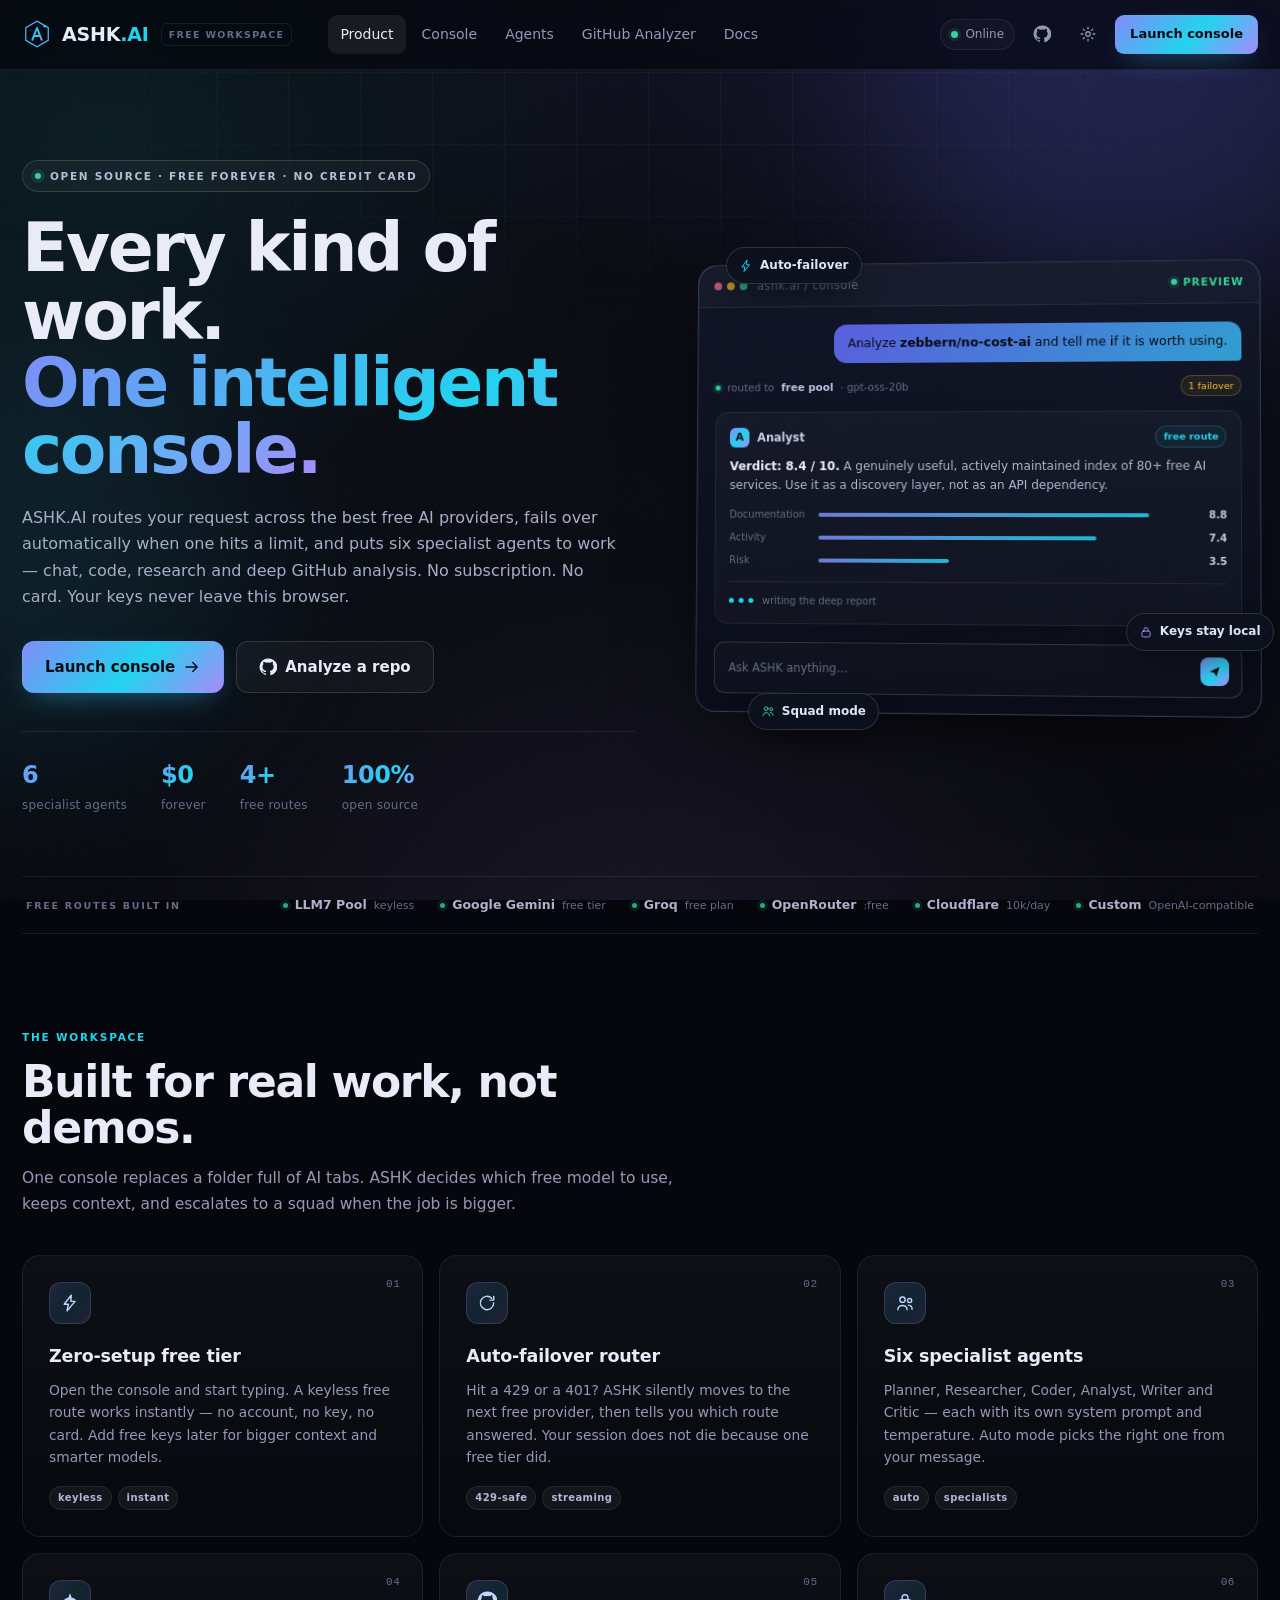
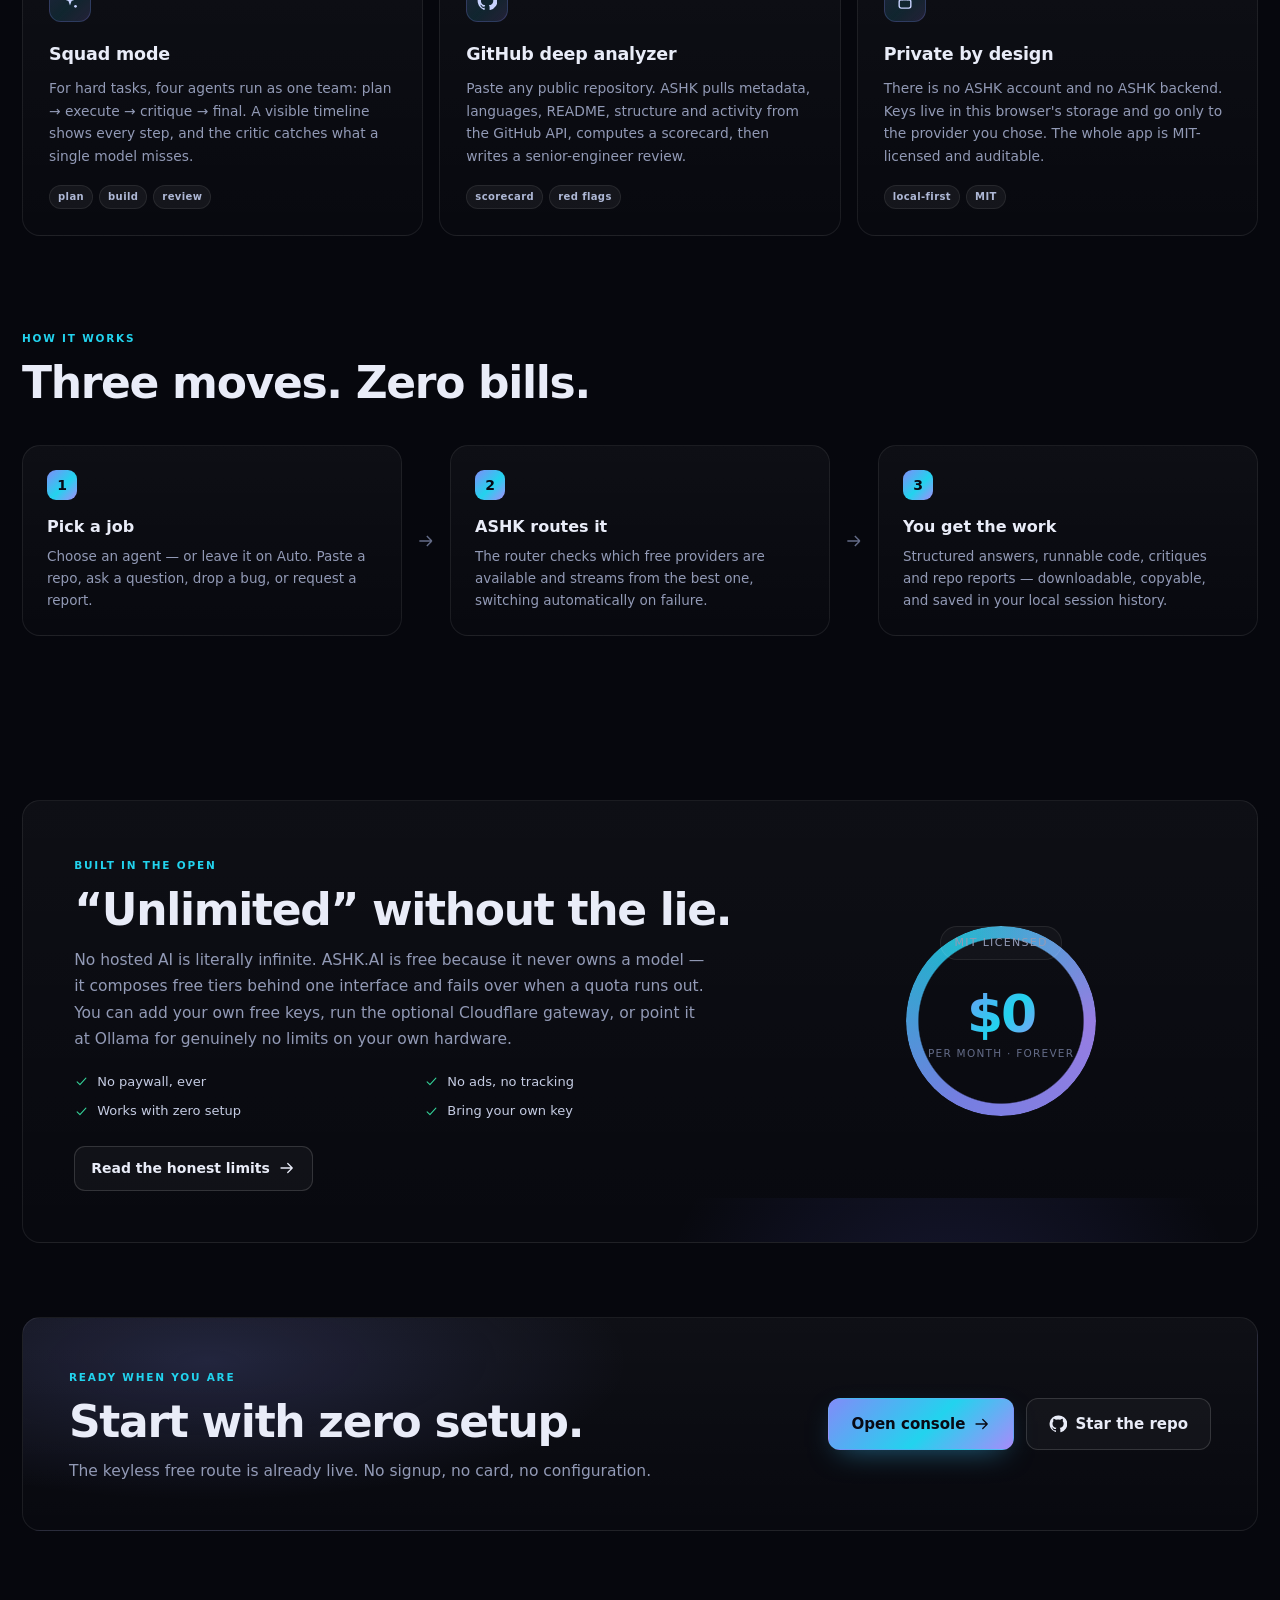
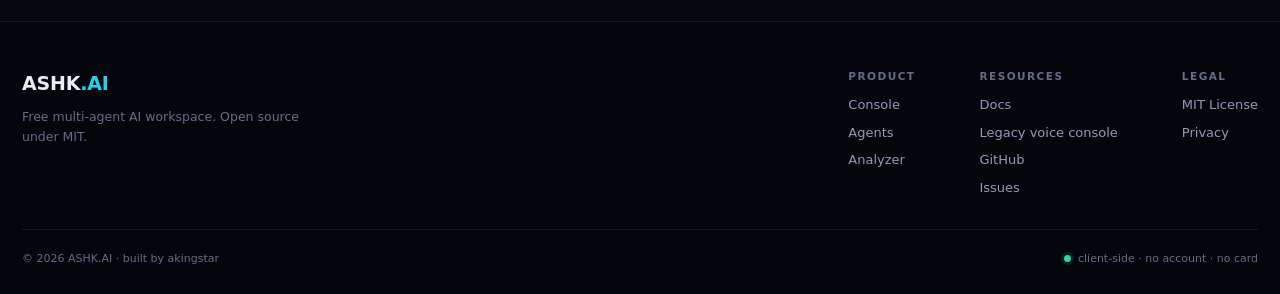
==== commit c5797f08: "Polish UX: route-aware copy, live elapsed timers, honest preview label" ====
--- a/docs/index.html
+++ b/docs/index.html
@@ -120,7 +120,7 @@
     <div class="hero">
       <div class="hero-copy">
         <div class="eyebrow reveal"><span class="pulse"></span> OPEN SOURCE · FREE FOREVER · NO CREDIT CARD</div>
-        <h1 class="reveal">Every free AI model.<br><span class="grad">One intelligent console.</span></h1>
+        <h1 class="reveal">Every kind of work.<br><span class="grad">One intelligent console.</span></h1>
         <p class="hero-sub reveal">ASHK.AI routes your request across the best free AI providers, fails over automatically when one hits a limit, and puts six specialist agents to work — chat, code, research and deep GitHub analysis. No subscription. No card. Your keys never leave this browser.</p>
         <div class="hero-actions reveal">
           <a class="btn btn-primary btn-lg" href="#/console">Launch console <svg><use href="#i-arrow"/></svg></a>
@@ -142,7 +142,7 @@
           <div class="mock-top">
             <span class="mock-dots"><i></i><i></i><i></i></span>
             <span class="mock-title">ashk.ai / console</span>
-            <span class="mock-live"><span class="dot"></span> live</span>
+            <span class="mock-live"><span class="dot"></span> preview</span>
           </div>
           <div class="mock-body">
             <div class="mock-user">Analyze <b>zebbern/no-cost-ai</b> and tell me if it is worth using.</div>
@@ -305,8 +305,8 @@
         <button class="ghost-row" id="sideSettings"><svg><use href="#i-settings"/></svg> Keys & settings</button>
         <button class="ghost-row" id="sideAnalyzer"><svg><use href="#i-github"/></svg> Analyze a repo</button>
         <div class="side-foot">
-          <span class="dot"></span> Free router active
-          <small>Keys stored locally</small>
+          <span class="dot"></span> Browser-native router
+          <small>Keys and chats stay local</small>
         </div>
       </aside>
 
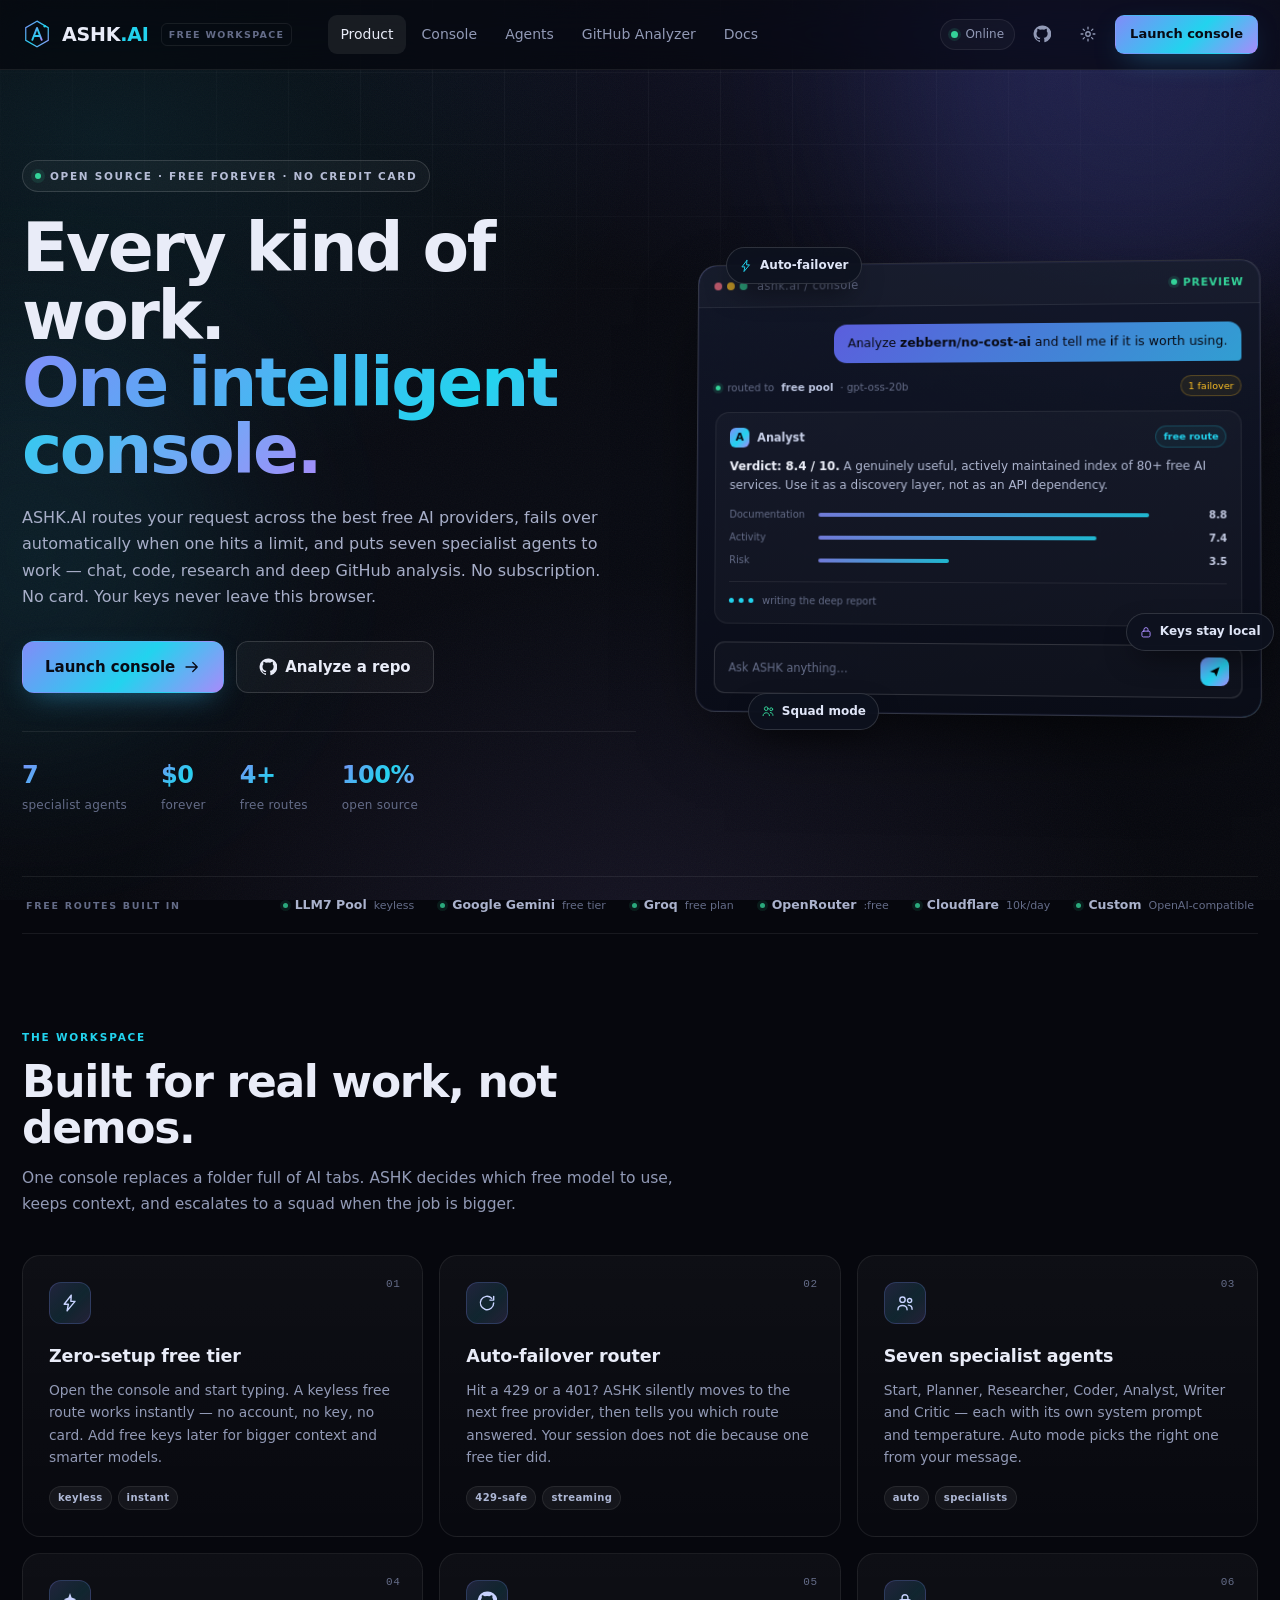
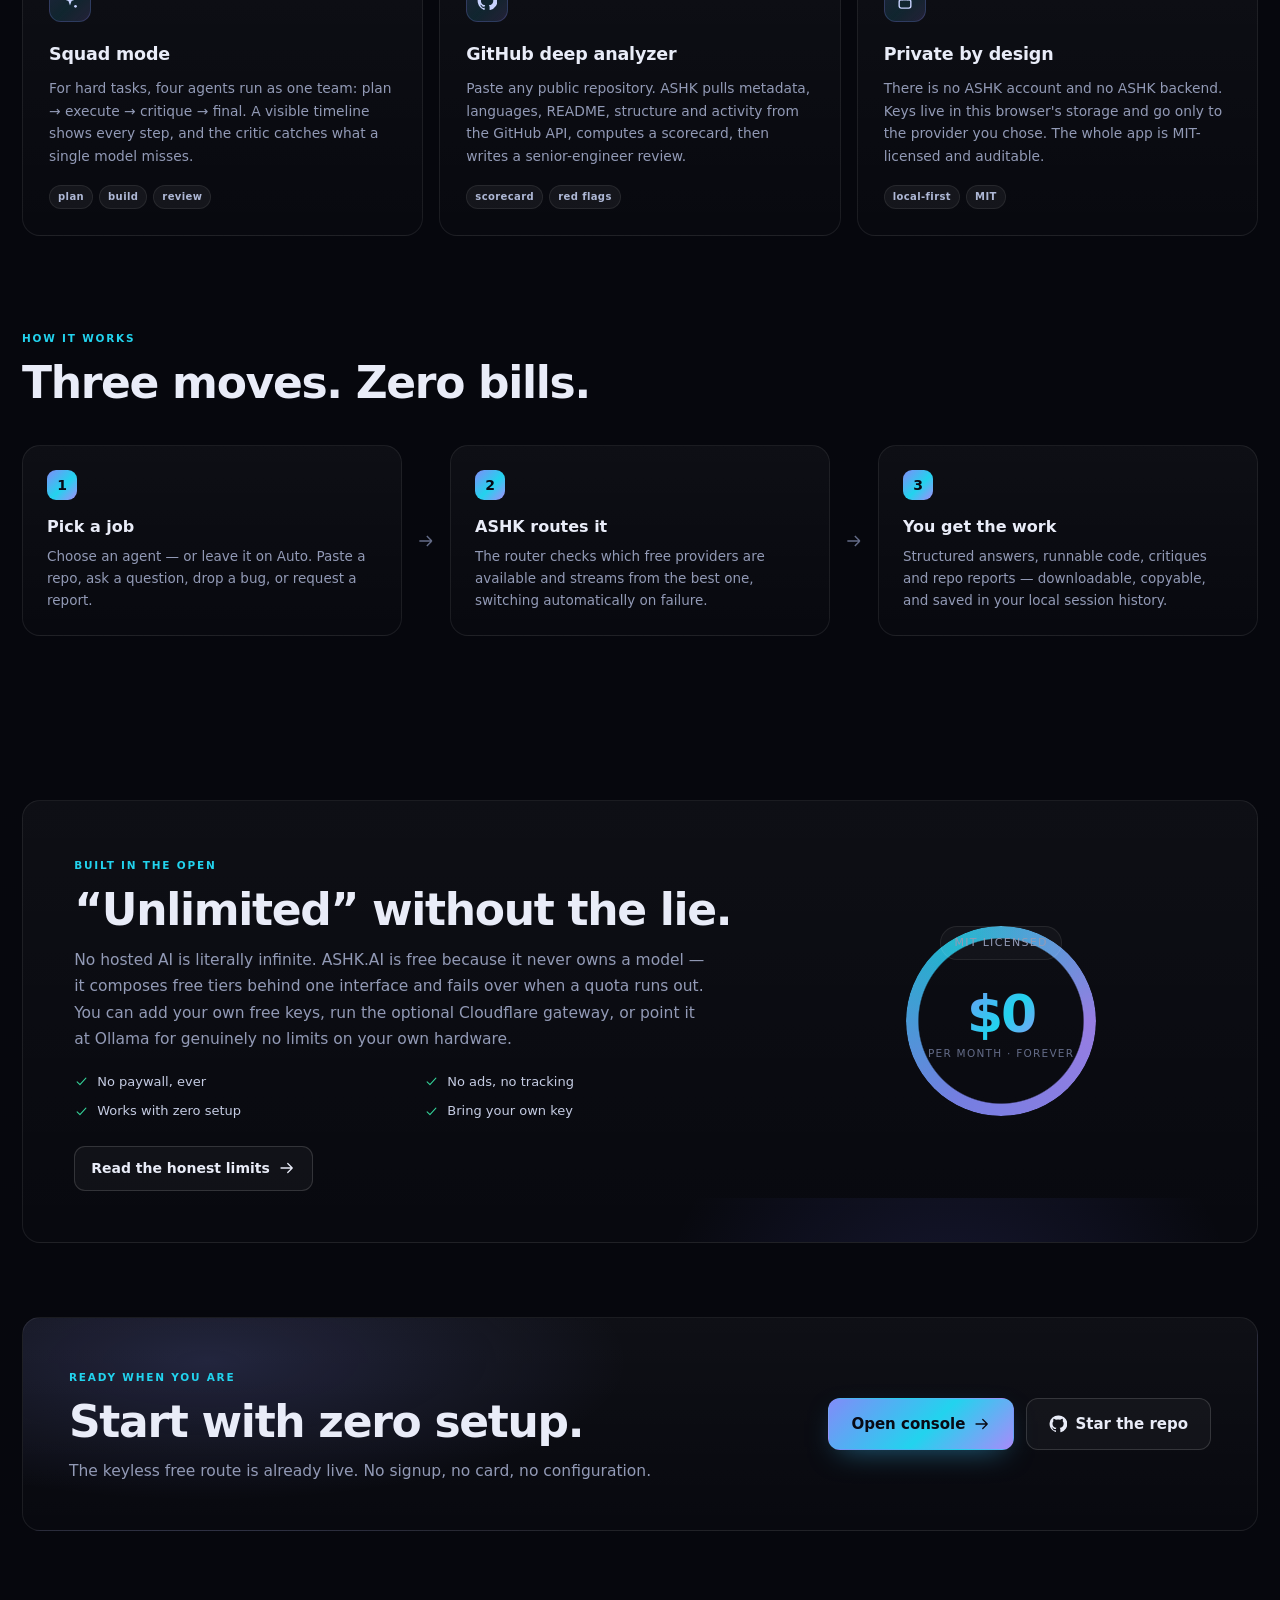
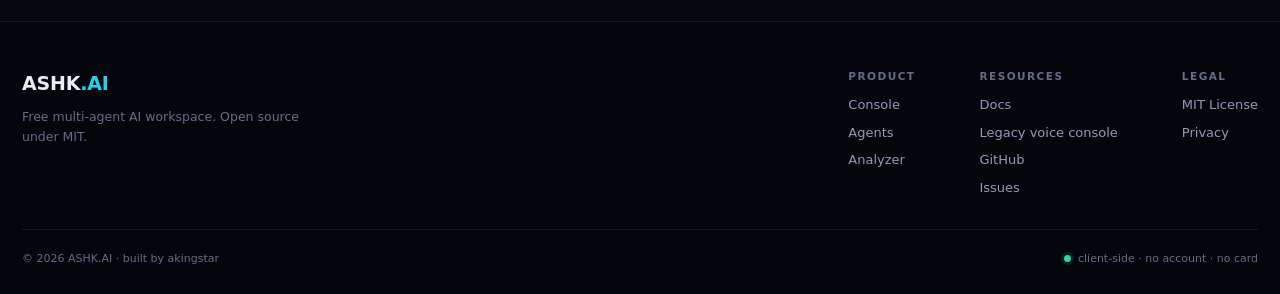
==== commit 52e6ddd6: "Add Start AI coding agent and default English replies" ====
--- a/docs/index.html
+++ b/docs/index.html
@@ -121,13 +121,13 @@
       <div class="hero-copy">
         <div class="eyebrow reveal"><span class="pulse"></span> OPEN SOURCE · FREE FOREVER · NO CREDIT CARD</div>
         <h1 class="reveal">Every kind of work.<br><span class="grad">One intelligent console.</span></h1>
-        <p class="hero-sub reveal">ASHK.AI routes your request across the best free AI providers, fails over automatically when one hits a limit, and puts six specialist agents to work — chat, code, research and deep GitHub analysis. No subscription. No card. Your keys never leave this browser.</p>
+        <p class="hero-sub reveal">ASHK.AI routes your request across the best free AI providers, fails over automatically when one hits a limit, and puts seven specialist agents to work — chat, code, research and deep GitHub analysis. No subscription. No card. Your keys never leave this browser.</p>
         <div class="hero-actions reveal">
           <a class="btn btn-primary btn-lg" href="#/console">Launch console <svg><use href="#i-arrow"/></svg></a>
           <a class="btn btn-ghost btn-lg" href="#/analyzer"><svg><use href="#i-github"/></svg> Analyze a repo</a>
         </div>
         <div class="hero-stats reveal">
-          <div><strong>6</strong><span>specialist agents</span></div>
+          <div><strong>7</strong><span>specialist agents</span></div>
           <div><strong>$0</strong><span>forever</span></div>
           <div><strong>4+</strong><span>free routes</span></div>
           <div><strong>100%</strong><span>open source</span></div>
@@ -199,8 +199,8 @@
         <article class="card feature">
           <span class="feature-num">03</span>
           <span class="icon-badge"><svg><use href="#i-users"/></svg></span>
-          <h3>Six specialist agents</h3>
-          <p>Planner, Researcher, Coder, Analyst, Writer and Critic — each with its own system prompt and temperature. Auto mode picks the right one from your message.</p>
+          <h3>Seven specialist agents</h3>
+          <p>Start, Planner, Researcher, Coder, Analyst, Writer and Critic — each with its own system prompt and temperature. Auto mode picks the right one from your message.</p>
           <span class="tag-row"><span class="tag">auto</span><span class="tag">specialists</span></span>
         </article>
         <article class="card feature">
@@ -337,7 +337,7 @@
           <div class="composer-bar">
             <div class="composer-left">
               <button class="icon-btn" type="button" id="micBtn" title="Dictate with your voice" aria-label="Dictate"><svg><use href="#i-mic"/></svg></button>
-              <span class="composer-hint" id="composerHint">Free route · auto-failover</span>
+              <span class="composer-hint" id="composerHint">Router ready</span>
             </div>
             <div class="composer-right">
               <button class="btn btn-ghost btn-sm" type="button" id="stopBtn" hidden><svg><use href="#i-stop"/></svg> Stop</button>
@@ -381,7 +381,7 @@
   <section class="view view-agents" id="view-agents" data-view="agents" hidden>
     <div class="page-head">
       <span class="section-kicker">Agent roster</span>
-      <h1>Six minds. <span class="grad">One console.</span></h1>
+      <h1>Seven minds. <span class="grad">One console.</span></h1>
       <p>Each agent is a tuned system prompt with its own temperature and output contract. Auto mode selects one from your message; Squad mode runs four as a team.</p>
       <a class="btn btn-primary" href="#/console">Try the agents <svg><use href="#i-arrow"/></svg></a>
     </div>
@@ -393,6 +393,12 @@
         <p>Reads your message, picks the best specialist and adapts the output format. The safest default for mixed work.</p>
         <span class="agent-meta">temp 0.7 · adaptive</span>
       </article>
+      <article class="card agent-card" data-agent-card="start">
+        <span class="icon-badge"><svg><use href="#i-terminal"/></svg></span>
+        <div class="agent-card-head"><h3>Start AI</h3><span class="tag tag-accent">coding agent</span></div>
+        <p>Claude Code-style workflow: restate the task, plan, write complete files with paths, give exact commands, then verify. Browser-only, so you run the commands.</p>
+        <span class="agent-meta">temp 0.2 · precise</span>
+      </article>
       <article class="card agent-card" data-agent-card="planner">
         <span class="icon-badge"><svg><use href="#i-chart"/></svg></span>
         <div class="agent-card-head"><h3>Planner</h3><span class="tag">strategy</span></div>
@@ -403,7 +409,7 @@
         <span class="icon-badge"><svg><use href="#i-search"/></svg></span>
         <div class="agent-card-head"><h3>Researcher</h3><span class="tag">synthesis</span></div>
         <p>Builds a neutral briefing: what is known, what is disputed, what is missing. Flags uncertainty instead of inventing sources.</p>
-        <span class="agent-meta">temp 0.5 · cautious</span>
+        <span class="agent-meta">temp 0.4 · cautious</span>
       </article>
       <article class="card agent-card" data-agent-card="coder">
         <span class="icon-badge"><svg><use href="#i-code"/></svg></span>
@@ -415,7 +421,7 @@
         <span class="icon-badge"><svg><use href="#i-terminal"/></svg></span>
         <div class="agent-card-head"><h3>Analyst</h3><span class="tag">deep review</span></div>
         <p>Breaks systems into parts, scores them, and reports red flags with evidence. Powers the GitHub repository analyzer.</p>
-        <span class="agent-meta">temp 0.4 · evidence-led</span>
+        <span class="agent-meta">temp 0.35 · evidence-led</span>
       </article>
       <article class="card agent-card" data-agent-card="writer">
         <span class="icon-badge"><svg><use href="#i-pen"/></svg></span>
@@ -477,6 +483,7 @@
         </div>
         <div class="analyzer-actions">
           <button class="btn btn-primary" type="submit" id="analyzeBtn"><svg><use href="#i-spark"/></svg> Run deep analysis</button>
+          <button class="btn btn-ghost" type="button" id="analyzeStop" hidden>Stop</button>
           <span class="fine-print">Uses the public GitHub API. No login required (60 requests/hour).</span>
         </div>
         <div class="analyzer-status" id="analyzerStatus" hidden></div>
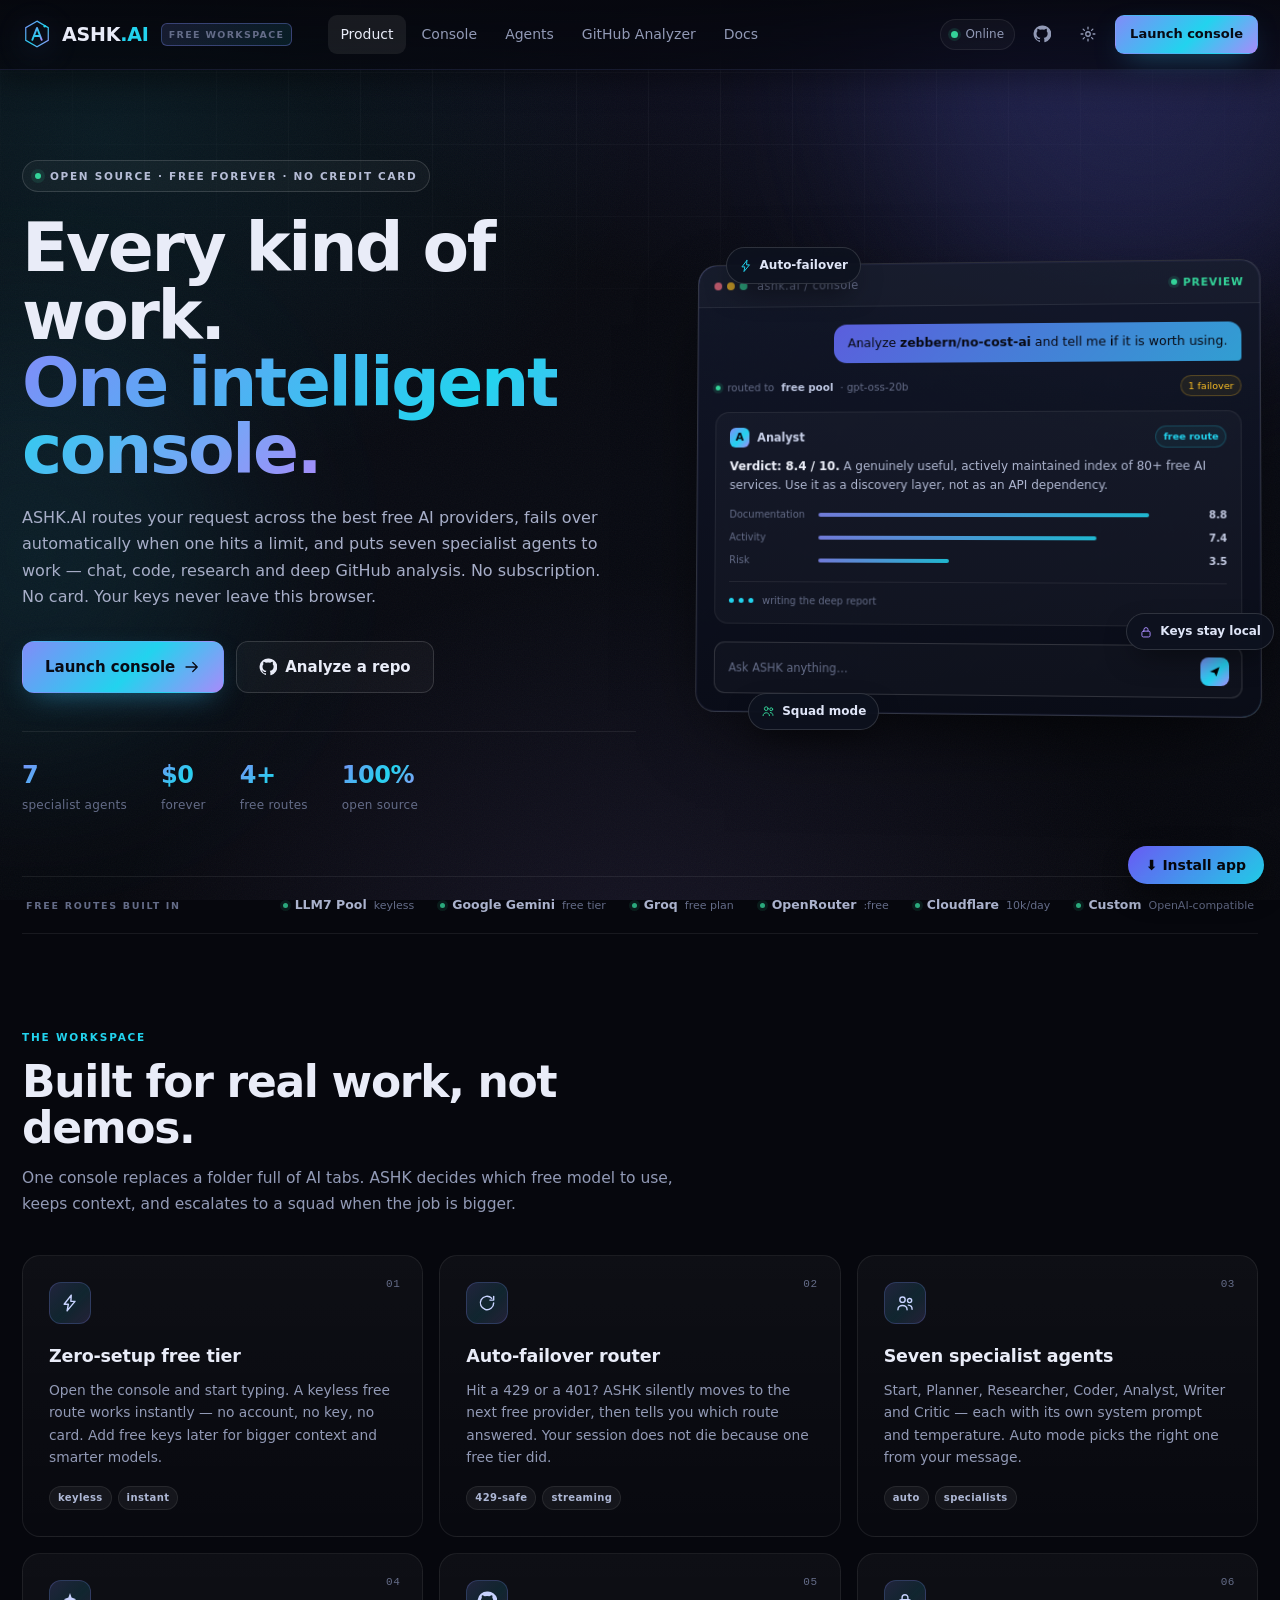
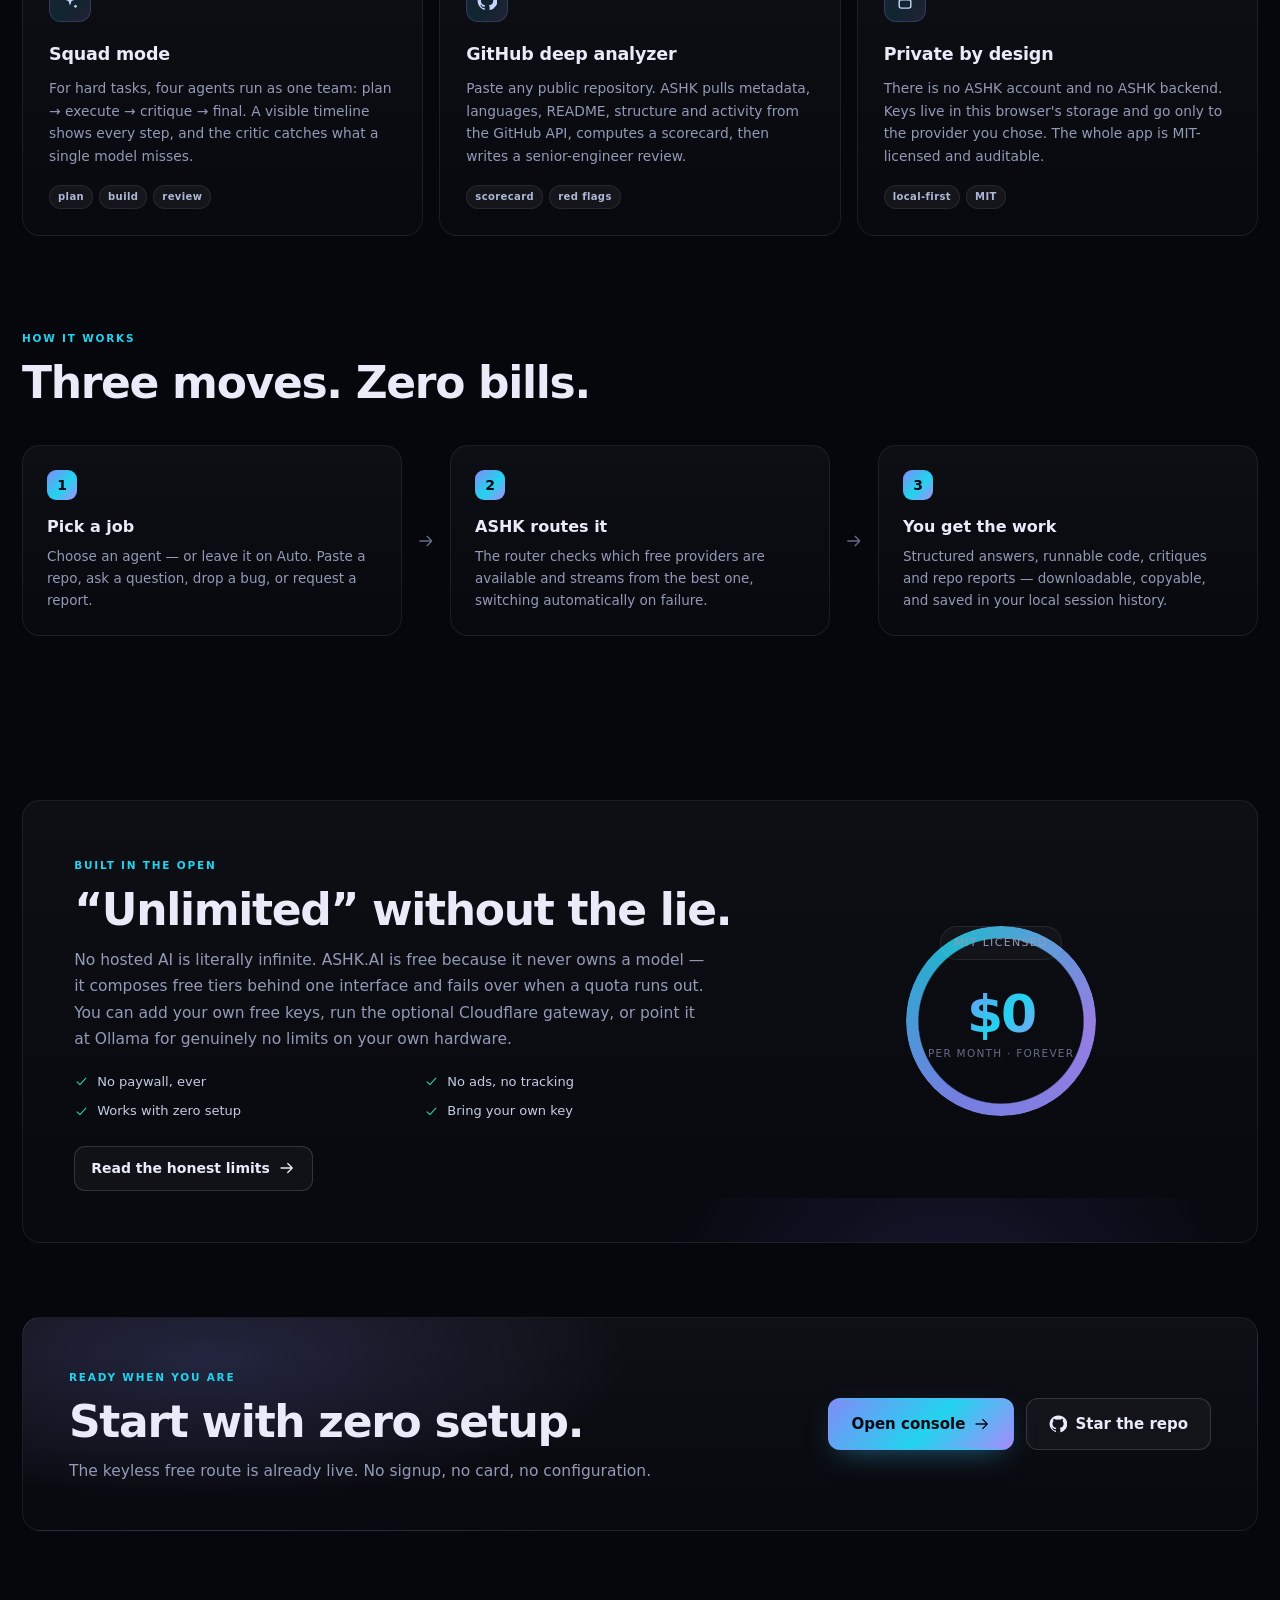
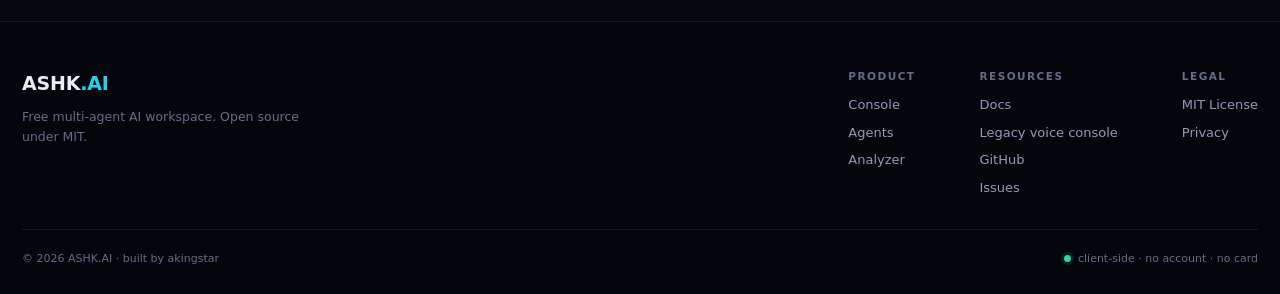
==== commit 449fe213: "Add installable PWA: manifest, icons, service worker, install button" ====
--- a/docs/index.html
+++ b/docs/index.html
@@ -13,11 +13,13 @@
 <meta property="og:title" content="ASHK.AI — Every free AI model. One intelligent console.">
 <meta property="og:description" content="Free multi-agent AI workspace with automatic free-provider failover, squad mode and deep GitHub repository analysis. Open source, no card.">
 <meta property="og:url" content="https://akingstar.github.io/ashk-ai/">
-<meta property="og:image" content="https://akingstar.github.io/ashk-ai/assets/og.png">
+<meta property="og:image" content="https://akingstar.github.io/ashk-ai/assets/og.jpg">
+<meta property="og:image:width" content="1200">
+<meta property="og:image:height" content="630">
 <meta name="twitter:card" content="summary_large_image">
 <meta name="twitter:title" content="ASHK.AI — Free Multi-Agent AI Workspace">
-<meta name="twitter:description" content="Every free AI model. One console. Auto-failover, 6 agents, deep GitHub analysis. $0 forever.">
-<meta name="twitter:image" content="https://akingstar.github.io/ashk-ai/assets/og.png">
+<meta name="twitter:description" content="Every free AI model. One console. Auto-failover, 7 agents, deep GitHub analysis. $0 forever.">
+<meta name="twitter:image" content="https://akingstar.github.io/ashk-ai/assets/og.jpg">
 <link rel="icon" href="assets/favicon.svg" type="image/svg+xml">
 <link rel="apple-touch-icon" sizes="180x180" href="assets/apple-touch-icon.png">
 <link rel="manifest" href="manifest.json">
@@ -740,5 +742,5 @@
 <div class="toast" id="toast" role="status" aria-live="polite"></div>
 
 <script type="module" src="js/app.js"></script>
-</body>
+<script src="pwa.js" defer></script></body>
 </html>
--- a/docs/css/app.css
+++ b/docs/css/app.css
@@ -625,3 +625,17 @@
 @media(prefers-reduced-motion:reduce){
   *,*::before,*::after{animation-duration:.001ms!important;animation-iteration-count:1!important;transition-duration:.001ms!important;scroll-behavior:auto!important}
 }
+
+/* AK premium polish — indigo aurora */
+::selection{background:rgba(129,140,248,.4);color:#fff}
+:focus-visible{outline:2px solid rgba(129,140,248,.85);outline-offset:3px}
+::-webkit-scrollbar{width:10px;height:10px}
+::-webkit-scrollbar-thumb{background:linear-gradient(180deg,#818cf8,#22d3ee);border-radius:99px;border:3px solid transparent;background-clip:padding-box}
+::-webkit-scrollbar-track{background:transparent}
+.nav{background:linear-gradient(180deg,rgba(6,7,13,.92),rgba(6,7,13,.74));border-bottom-color:#818cf824;box-shadow:0 10px 30px #0006}
+.btn-primary{position:relative;overflow:hidden}
+.btn-primary:after{content:"";position:absolute;inset:0;background:linear-gradient(110deg,transparent 30%,rgba(255,255,255,.45) 50%,transparent 70%);transform:translateX(-130%);transition:transform .65s ease;pointer-events:none}
+.btn-primary:hover:after{transform:translateX(130%)}
+.brand-mark{filter:drop-shadow(0 6px 16px rgba(129,140,248,.4))}
+.brand-tag{background:linear-gradient(135deg,rgba(129,140,248,.14),rgba(34,211,238,.1));border-color:rgba(129,140,248,.35)}
+.agent-card,.composer,.panel{backdrop-filter:blur(12px)}
